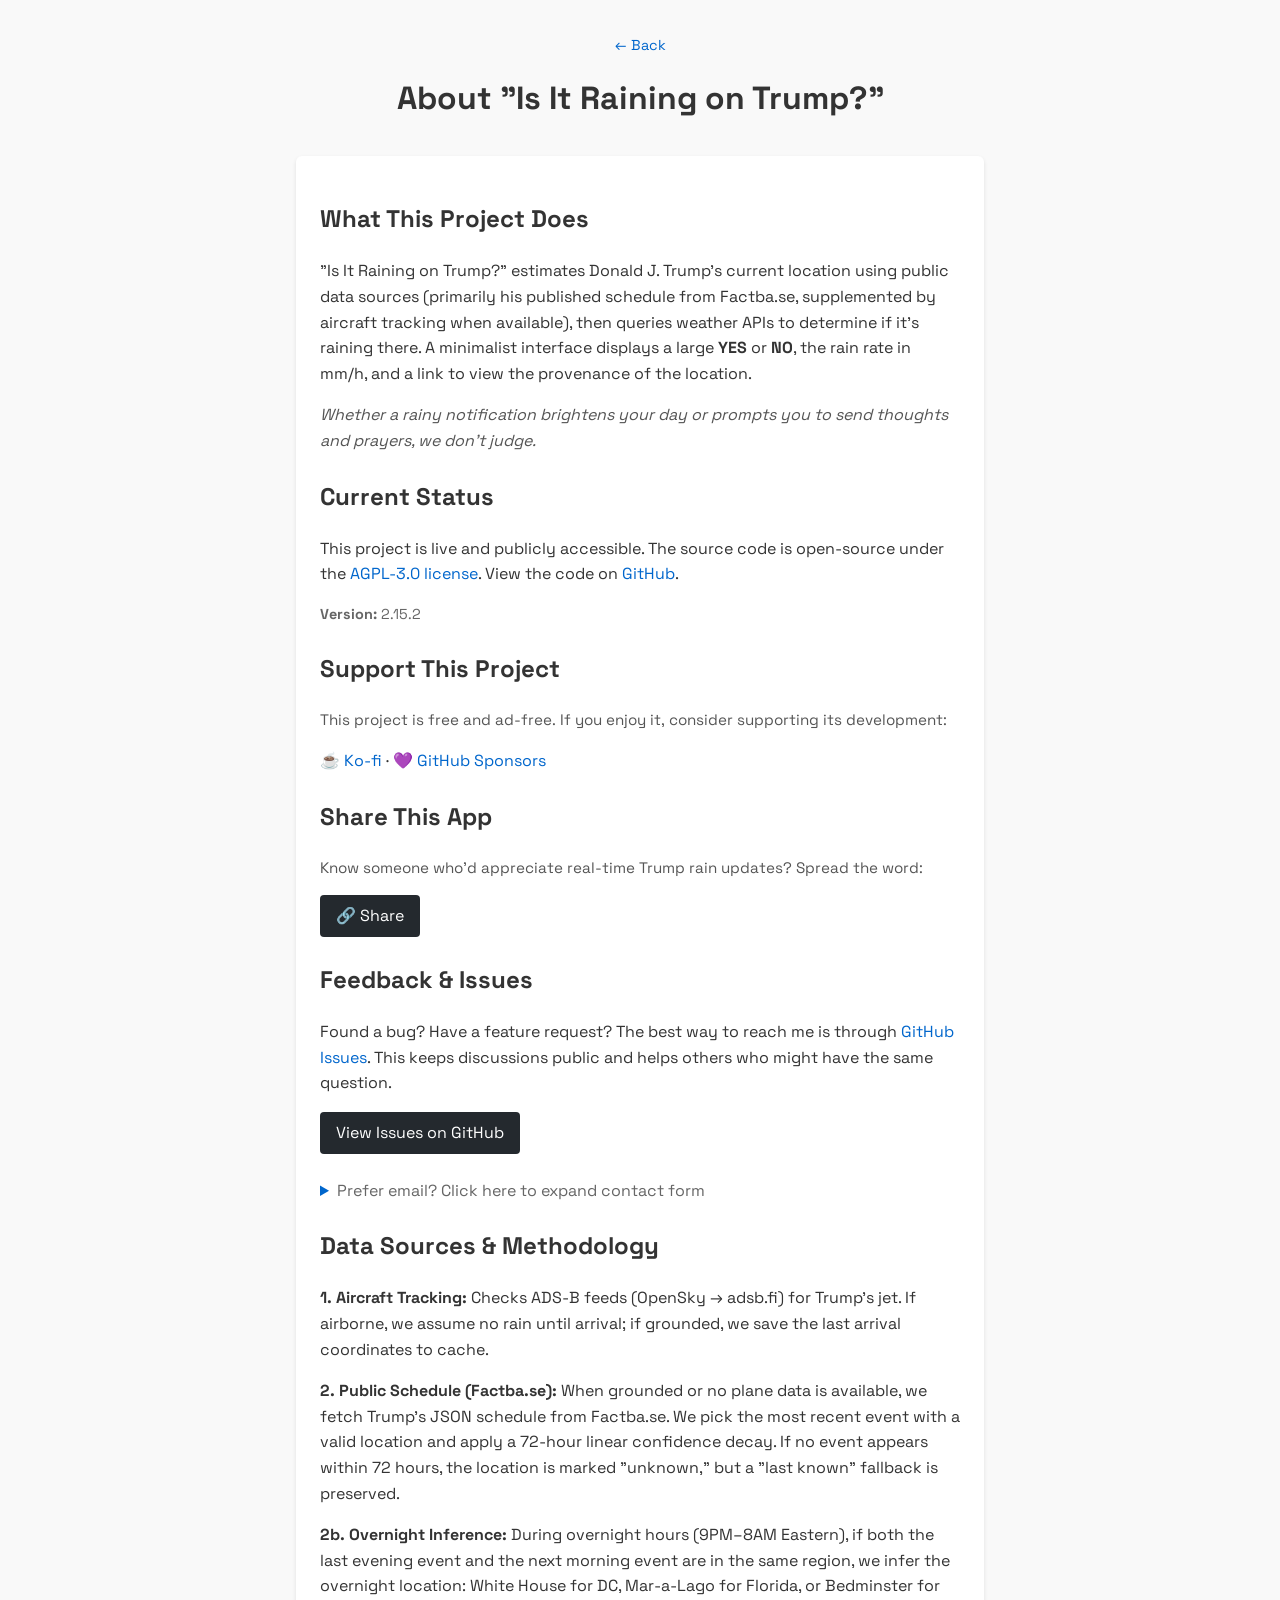
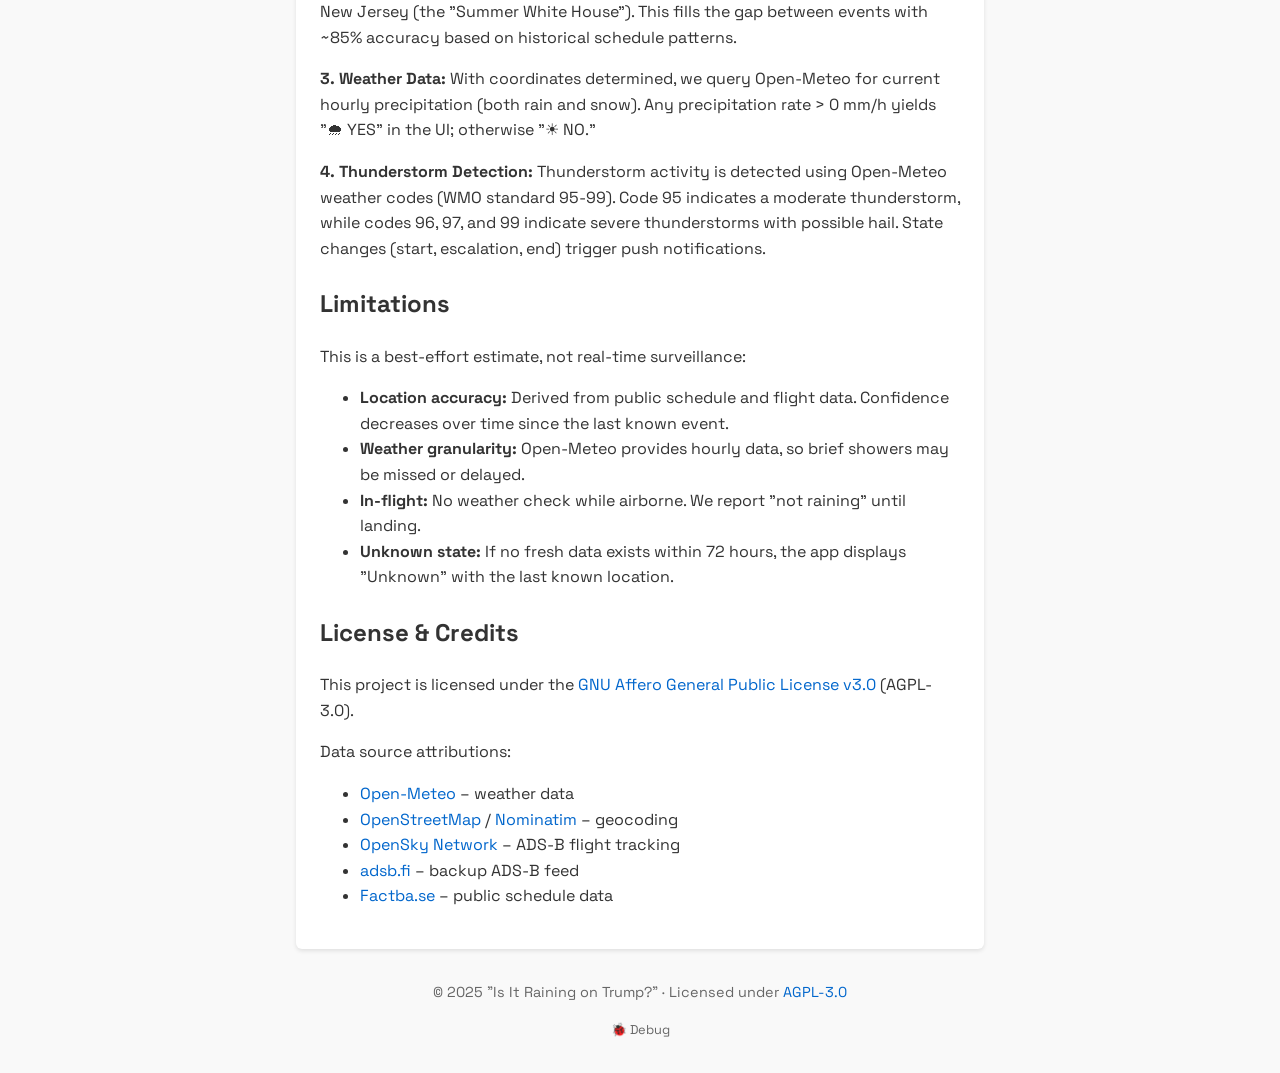
==== frontend/about.html @ bd0c5ee0 "Release: move footer buttons up ~20px" ====
<!doctype html>
<!-- v2.15.2 -->
<html lang="en">
<head>
  <meta charset="utf-8">
  <title>About · Is It Raining on Trump?</title>
  <meta name="viewport" content="width=device-width,initial-scale=1,viewport-fit=cover">
  <link rel="icon" type="image/png" sizes="192x192" href="icons/icon-192.png">
  <link rel="preconnect" href="https://fonts.googleapis.com">
  <link rel="preconnect" href="https://fonts.gstatic.com" crossorigin>
  <link href="https://fonts.googleapis.com/css2?family=Space+Grotesk:wght@400;500;600;700&display=swap" rel="stylesheet">
  <style>
    /* Simple responsive layout */
    :root {
      --bg: #f9f9f9;
      --text: #333;
      --text-muted: #666;
      --text-subtle: #555;
      --card-bg: #fff;
      --card-shadow: rgba(0,0,0,0.1);
      --link: #0066cc;
      --input-border: #ccc;
      --input-bg: #fff;
      --btn-bg: #007aff;
      --btn-hover: #005bb5;
      --github-btn: #24292e;
    }

    @media (prefers-color-scheme: dark) {
      :root {
        --bg: #1a1a2e;
        --text: #e0e0e0;
        --text-muted: #999;
        --text-subtle: #aaa;
        --card-bg: #252540;
        --card-shadow: rgba(0,0,0,0.3);
        --link: #66b3ff;
        --input-border: #444;
        --input-bg: #1e1e32;
        --btn-bg: #0066cc;
        --btn-hover: #0055aa;
        --github-btn: #444;
      }
    }

    body {
      font-family: 'Space Grotesk', Arial, sans-serif;
      margin: 0;
      padding: 2rem 1rem;
      padding-top: calc(2rem + env(safe-area-inset-top, 2rem));
      line-height: 1.6;
      color: var(--text);
      background: var(--bg);
    }
    header {
      text-align: center;
      margin-bottom: 2rem;
    }
    h1 {
      font-size: 2rem;
      margin: 0;
    }
    .back-link {
      display: inline-flex;
      align-items: center;
      gap: 0.4rem;
      margin-bottom: 1rem;
      font-size: 0.9rem;
      color: var(--link);
      text-decoration: none;
    }
    .back-link:hover {
      text-decoration: underline;
    }
    main {
      max-width: 640px;
      margin: 0 auto;
      background: var(--card-bg);
      padding: 1.5rem;
      border-radius: 6px;
      box-shadow: 0 2px 4px var(--card-shadow);
    }
    a {
      color: var(--link);
      text-decoration: none;
    }
    a:hover {
      text-decoration: underline;
    }
    .section {
      margin-bottom: 1.5rem;
    }
    .section:last-child {
      margin-bottom: 0;
    }
    footer {
      text-align: center;
      margin-top: 2rem;
      font-size: 0.9rem;
      color: var(--text-muted);
    }
    /* Contact form styles */
    #contact-form label {
      font-weight: 600;
      display: block;
      margin-bottom: 0.3rem;
    }
    #contact-form input,
    #contact-form textarea {
      width: 100%;
      max-width: 400px;
      font-size: 1rem;
      padding: 0.5rem;
      border: 1px solid var(--input-border);
      border-radius: 4px;
      margin-bottom: 1rem;
      background: var(--input-bg);
      color: var(--text);
    }
    #contact-form button {
      background-color: var(--btn-bg);
      color: #fff;
      border: none;
      padding: 0.6rem 1.2rem;
      border-radius: 4px;
      cursor: pointer;
    }
    #contact-form button:hover {
      background-color: var(--btn-hover);
    }
    .github-btn {
      display: inline-block;
      background: var(--github-btn);
      color: #fff !important;
      padding: 0.5rem 1rem;
      border-radius: 4px;
      text-decoration: none;
    }
    .github-btn:hover {
      text-decoration: none;
      opacity: 0.9;
    }
    .debug-link {
      display: block;
      margin-top: 1rem;
      font-size: 0.8rem;
      color: var(--text-muted);
    }
    .debug-link:hover {
      color: var(--text);
    }
    details summary {
      color: var(--text-muted);
      cursor: pointer;
      user-select: none;
    }
    details summary::marker {
      color: var(--link);
    }
    .muted {
      color: var(--text-muted);
    }
    .subtle {
      color: var(--text-subtle);
    }
    /* Toast notification */
    .toast {
      position: fixed;
      bottom: 2rem;
      left: 50%;
      transform: translateX(-50%);
      background: #333;
      color: white;
      padding: 0.75rem 1.25rem;
      border-radius: 8px;
      font-size: 0.9rem;
      opacity: 0;
      pointer-events: none;
      transition: opacity 0.3s;
      z-index: 100;
    }
    .toast.show { opacity: 1; }
  </style>
</head>
<body>
  <header>
    <a href="index.html" class="back-link">&larr; Back</a>
    <h1>About "Is It Raining on Trump?"</h1>
  </header>

  <main>
    <section class="section">
      <h2>What This Project Does</h2>
      <p>
        "Is It Raining on Trump?" estimates Donald J. Trump's current location
        using public data sources (primarily his published schedule from Factba.se,
        supplemented by aircraft tracking when available), then queries weather
        APIs to determine if it's raining there. A minimalist interface displays
        a large <strong>YES</strong> or <strong>NO</strong>, the rain rate
        in mm/h, and a link to view the provenance of the location.
      </p>
      <p style="margin-top: 1rem; font-style: italic;" class="subtle">
        Whether a rainy notification brightens your day or prompts you to send
        thoughts and prayers, we don't judge.
      </p>
    </section>

    <section class="section">
      <h2>Current Status</h2>
      <p>
        This project is live and publicly accessible. The source code is
        open-source under the <a href="https://www.gnu.org/licenses/agpl-3.0.html" target="_blank">AGPL-3.0 license</a>.
        View the code on <a href="https://github.com/VraethrDalkr/rain-on-trump" target="_blank">GitHub</a>.
      </p>
      <p style="font-size: 0.9rem; margin-top: 1rem;" class="muted">
        <strong>Version:</strong> 2.15.2
      </p>
    </section>

    <section class="section">
      <h2>Support This Project</h2>
      <p style="font-size: 0.95rem;" class="subtle">
        This project is free and ad-free. If you enjoy it, consider supporting its development:
      </p>
      <p style="margin-top: 0.5rem;">
        <a href="https://ko-fi.com/vraethrdalkr" target="_blank">☕ Ko-fi</a> ·
        <a href="https://github.com/sponsors/VraethrDalkr" target="_blank">💜 GitHub Sponsors</a>
      </p>
    </section>

    <section class="section">
      <h2>Share This App</h2>
      <p style="font-size: 0.95rem;" class="subtle">
        Know someone who'd appreciate real-time Trump rain updates? Spread the word:
      </p>
      <p style="margin-top: 0.5rem;">
        <a href="https://rain-on-trump.pages.dev/" id="shareBtn" class="github-btn">🔗 Share</a>
      </p>
    </section>

    <section class="section">
      <h2>Feedback &amp; Issues</h2>
      <p>
        Found a bug? Have a feature request? The best way to reach me is through
        <a href="https://github.com/VraethrDalkr/rain-on-trump/issues" target="_blank">GitHub Issues</a>.
        This keeps discussions public and helps others who might have the same question.
      </p>
      <p style="margin-top: 1rem;">
        <a href="https://github.com/VraethrDalkr/rain-on-trump/issues" target="_blank" class="github-btn">View Issues on GitHub</a>
      </p>

      <details style="margin-top: 1.5rem;">
        <summary>Prefer email? Click here to expand contact form</summary>
        <div style="margin-top: 1rem;">
          <!-- Spam-trap field: hidden from users, used to catch bots -->
          <input type="text" name="_gotcha" style="display:none">

          <form action="https://formspree.io/f/xqabkkvw" method="POST" id="contact-form">
            <label for="name">Your name (or GitHub username):</label>
            <input id="name" type="text" name="name" required>

            <label for="email">Your email (so I can reply):</label>
            <input id="email" type="email" name="_replyto" required placeholder="you@example.com">

            <label for="message">Message:</label>
            <textarea id="message" name="message" rows="4" required></textarea>

            <p></p>

            <button type="submit">Send Message</button>
          </form>
        </div>
      </details>
    </section>

    <section class="section">
      <h2>Data Sources &amp; Methodology</h2>
      <p>
        <strong>1. Aircraft Tracking:</strong>
        Checks ADS-B feeds (OpenSky → adsb.fi) for Trump’s jet. If airborne,
        we assume no rain until arrival; if grounded, we save the last arrival
        coordinates to cache.
      </p>
      <p>
        <strong>2. Public Schedule (Factba.se):</strong>
        When grounded or no plane data is available, we fetch Trump's JSON
        schedule from Factba.se. We pick the most recent event with a valid
        location and apply a 72-hour linear confidence decay. If no event
        appears within 72 hours, the location is marked "unknown," but a
        "last known" fallback is preserved.
      </p>
      <p>
        <strong>2b. Overnight Inference:</strong>
        During overnight hours (9PM–8AM Eastern), if both the last evening event
        and the next morning event are in the same region, we infer the overnight
        location: White House for DC, Mar-a-Lago for Florida, or Bedminster for
        New Jersey (the "Summer White House"). This fills the gap between events
        with ~85% accuracy based on historical schedule patterns.
      </p>
      <p>
        <strong>3. Weather Data:</strong>
        With coordinates determined, we query Open-Meteo for current hourly
        precipitation (both rain and snow). Any precipitation rate > 0 mm/h
        yields "🌧 YES" in the UI; otherwise "☀ NO."
      </p>
      <p>
        <strong>4. Thunderstorm Detection:</strong>
        Thunderstorm activity is detected using Open-Meteo weather codes
        (WMO standard 95-99). Code 95 indicates a moderate thunderstorm, while
        codes 96, 97, and 99 indicate severe thunderstorms with possible hail.
        State changes (start, escalation, end) trigger push notifications.
      </p>
    </section>

    <section class="section">
      <h2>Limitations</h2>
      <p>This is a best-effort estimate, not real-time surveillance:</p>
      <ul>
        <li><strong>Location accuracy:</strong> Derived from public schedule and
            flight data. Confidence decreases over time since the last known event.</li>
        <li><strong>Weather granularity:</strong> Open-Meteo provides hourly data,
            so brief showers may be missed or delayed.</li>
        <li><strong>In-flight:</strong> No weather check while airborne. We report
            "not raining" until landing.</li>
        <li><strong>Unknown state:</strong> If no fresh data exists within 72 hours,
            the app displays "Unknown" with the last known location.</li>
      </ul>
    </section>

    <section class="section">
      <h2>License &amp; Credits</h2>
      <p>
        This project is licensed under the <a href="https://www.gnu.org/licenses/agpl-3.0.html" target="_blank">GNU Affero General Public License v3.0</a> (AGPL-3.0).
      </p>
      <p>Data source attributions:</p>
      <ul>
        <li><a href="https://open-meteo.com/" target="_blank">Open-Meteo</a> – weather data</li>
        <li><a href="https://www.openstreetmap.org/copyright" target="_blank">OpenStreetMap</a> / <a href="https://nominatim.org/" target="_blank">Nominatim</a> – geocoding</li>
        <li><a href="https://opensky-network.org/" target="_blank">OpenSky Network</a> – ADS-B flight tracking</li>
        <li><a href="https://adsb.fi/" target="_blank">adsb.fi</a> – backup ADS-B feed</li>
        <li><a href="https://rollcall.com/factbase/trump/topic/calendar/" target="_blank">Factba.se</a> – public schedule data</li>
      </ul>
    </section>
  </main>

  <footer>
    <p>© 2025 "Is It Raining on Trump?" · Licensed under <a href="https://www.gnu.org/licenses/agpl-3.0.html" target="_blank">AGPL-3.0</a></p>
    <a href="debug.html" class="debug-link">🐞 Debug</a>
  </footer>

  <!-- Toast -->
  <div class="toast" id="toast"></div>

  <script>
    // Toast notification
    const toast = document.getElementById('toast');
    function showToast(txt) {
      toast.textContent = txt;
      toast.classList.add('show');
      setTimeout(() => toast.classList.remove('show'), 3000);
    }

    // Share button
    const shareBtn = document.getElementById('shareBtn');

    async function copyToClipboard(url) {
      try {
        await navigator.clipboard.writeText(url);
      } catch (err) {
        const textArea = document.createElement('textarea');
        textArea.value = url;
        textArea.style.position = 'fixed';
        textArea.style.opacity = '0';
        document.body.appendChild(textArea);
        textArea.select();
        document.execCommand('copy');
        document.body.removeChild(textArea);
      }
      showToast('Link copied to clipboard!');
    }

    async function handleShare() {
      const shareData = {
        title: 'Is It Raining on Trump?',
        text: 'Real-time rain tracking for Trump\'s location',
        url: 'https://rain-on-trump.pages.dev/'
      };

      const isMobile = /Android|iPhone|iPad|iPod/i.test(navigator.userAgent);
      if (isMobile && navigator.share) {
        try {
          await navigator.share(shareData);
        } catch (err) {
          if (err.name !== 'AbortError') {
            await copyToClipboard(shareData.url);
          }
        }
      } else {
        await copyToClipboard(shareData.url);
      }
    }

    shareBtn.addEventListener('click', (e) => {
      e.preventDefault();
      handleShare();
    });
  </script>
</body>
</html>
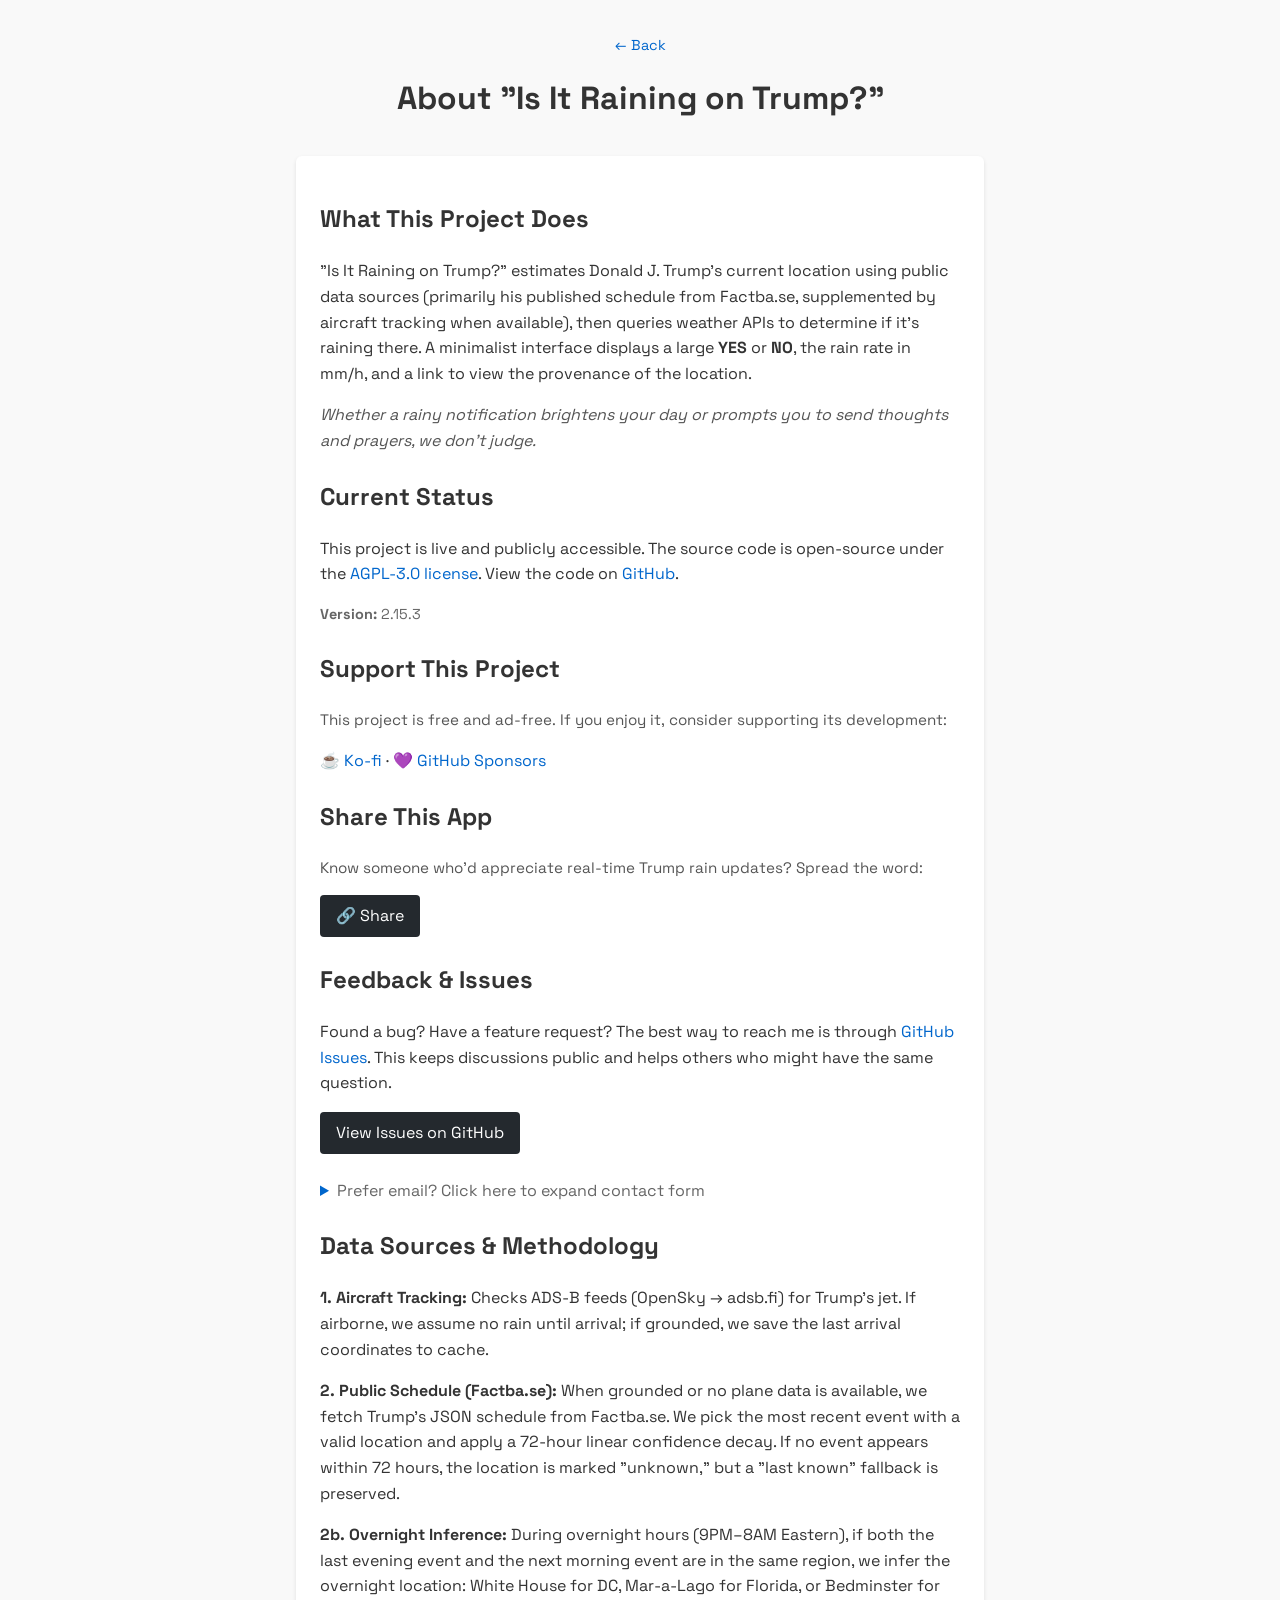
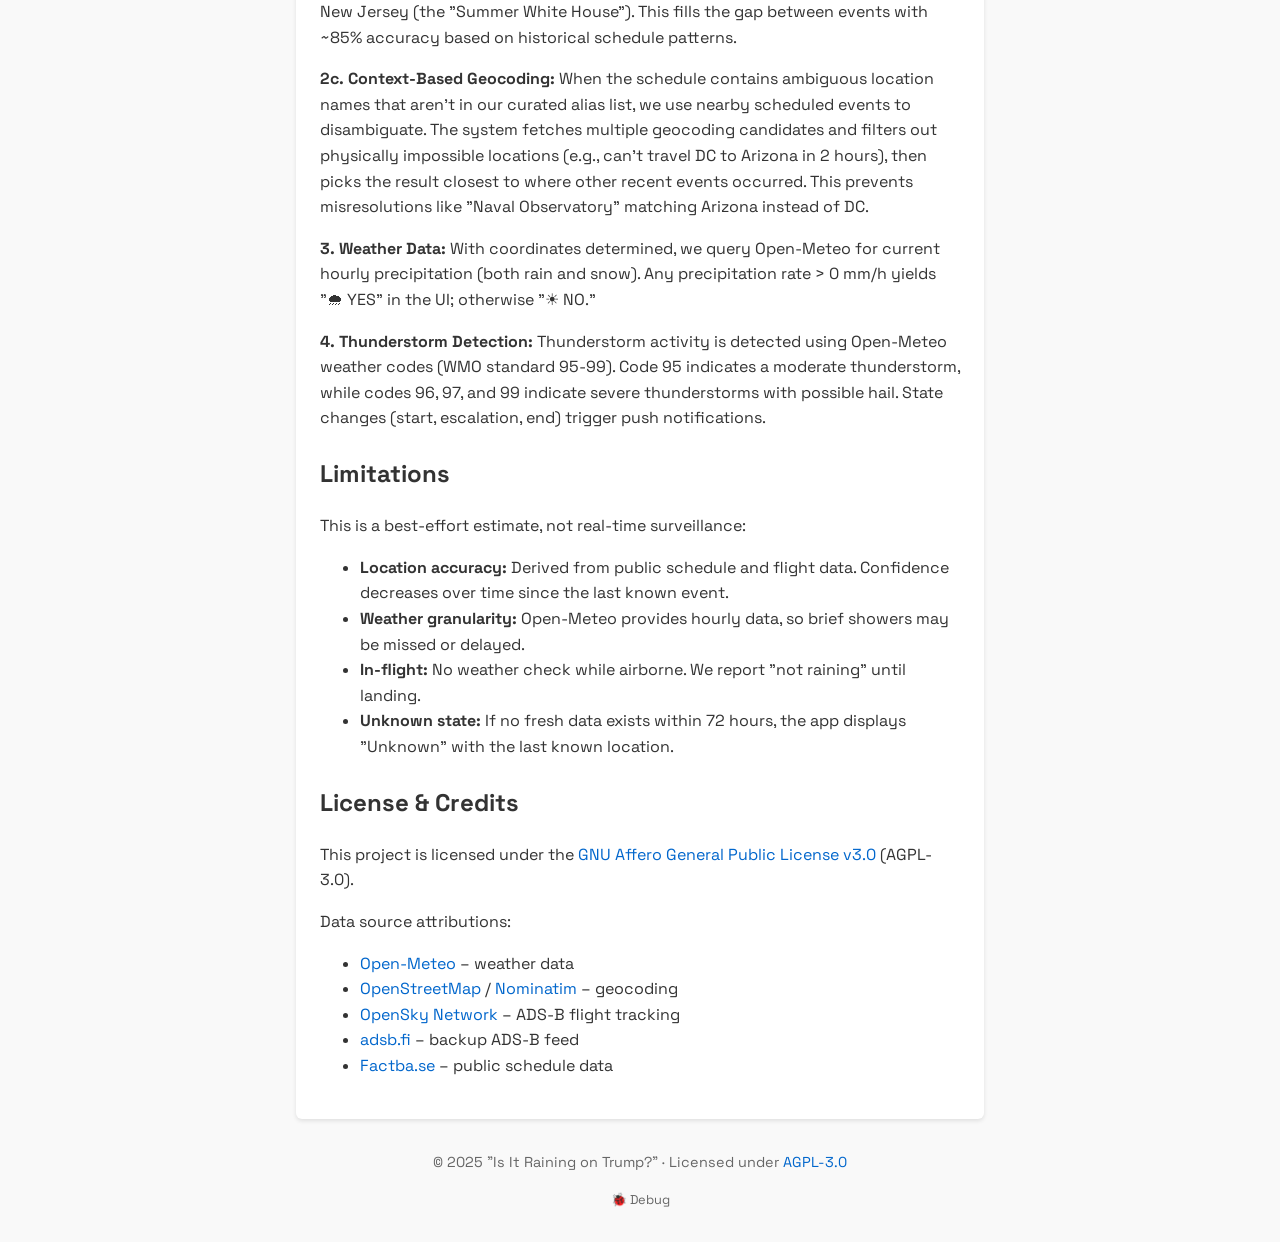
==== commit 62d1672c: "Release: context-based geocoding disambiguation (v2.15.3) - Hybrid 3-layer disambiguation for ambigu" ====
--- a/frontend/about.html
+++ b/frontend/about.html
@@ -1,5 +1,5 @@
 <!doctype html>
-<!-- v2.15.2 -->
+<!-- v2.15.3 -->
 <html lang="en">
 <head>
   <meta charset="utf-8">
@@ -213,7 +213,7 @@
         View the code on <a href="https://github.com/VraethrDalkr/rain-on-trump" target="_blank">GitHub</a>.
       </p>
       <p style="font-size: 0.9rem; margin-top: 1rem;" class="muted">
-        <strong>Version:</strong> 2.15.2
+        <strong>Version:</strong> 2.15.3
       </p>
     </section>
 
@@ -296,6 +296,16 @@
         location: White House for DC, Mar-a-Lago for Florida, or Bedminster for
         New Jersey (the "Summer White House"). This fills the gap between events
         with ~85% accuracy based on historical schedule patterns.
+      </p>
+      <p>
+        <strong>2c. Context-Based Geocoding:</strong>
+        When the schedule contains ambiguous location names that aren't in our
+        curated alias list, we use nearby scheduled events to disambiguate. The
+        system fetches multiple geocoding candidates and filters out physically
+        impossible locations (e.g., can't travel DC to Arizona in 2 hours), then
+        picks the result closest to where other recent events occurred. This
+        prevents misresolutions like "Naval Observatory" matching Arizona
+        instead of DC.
       </p>
       <p>
         <strong>3. Weather Data:</strong>
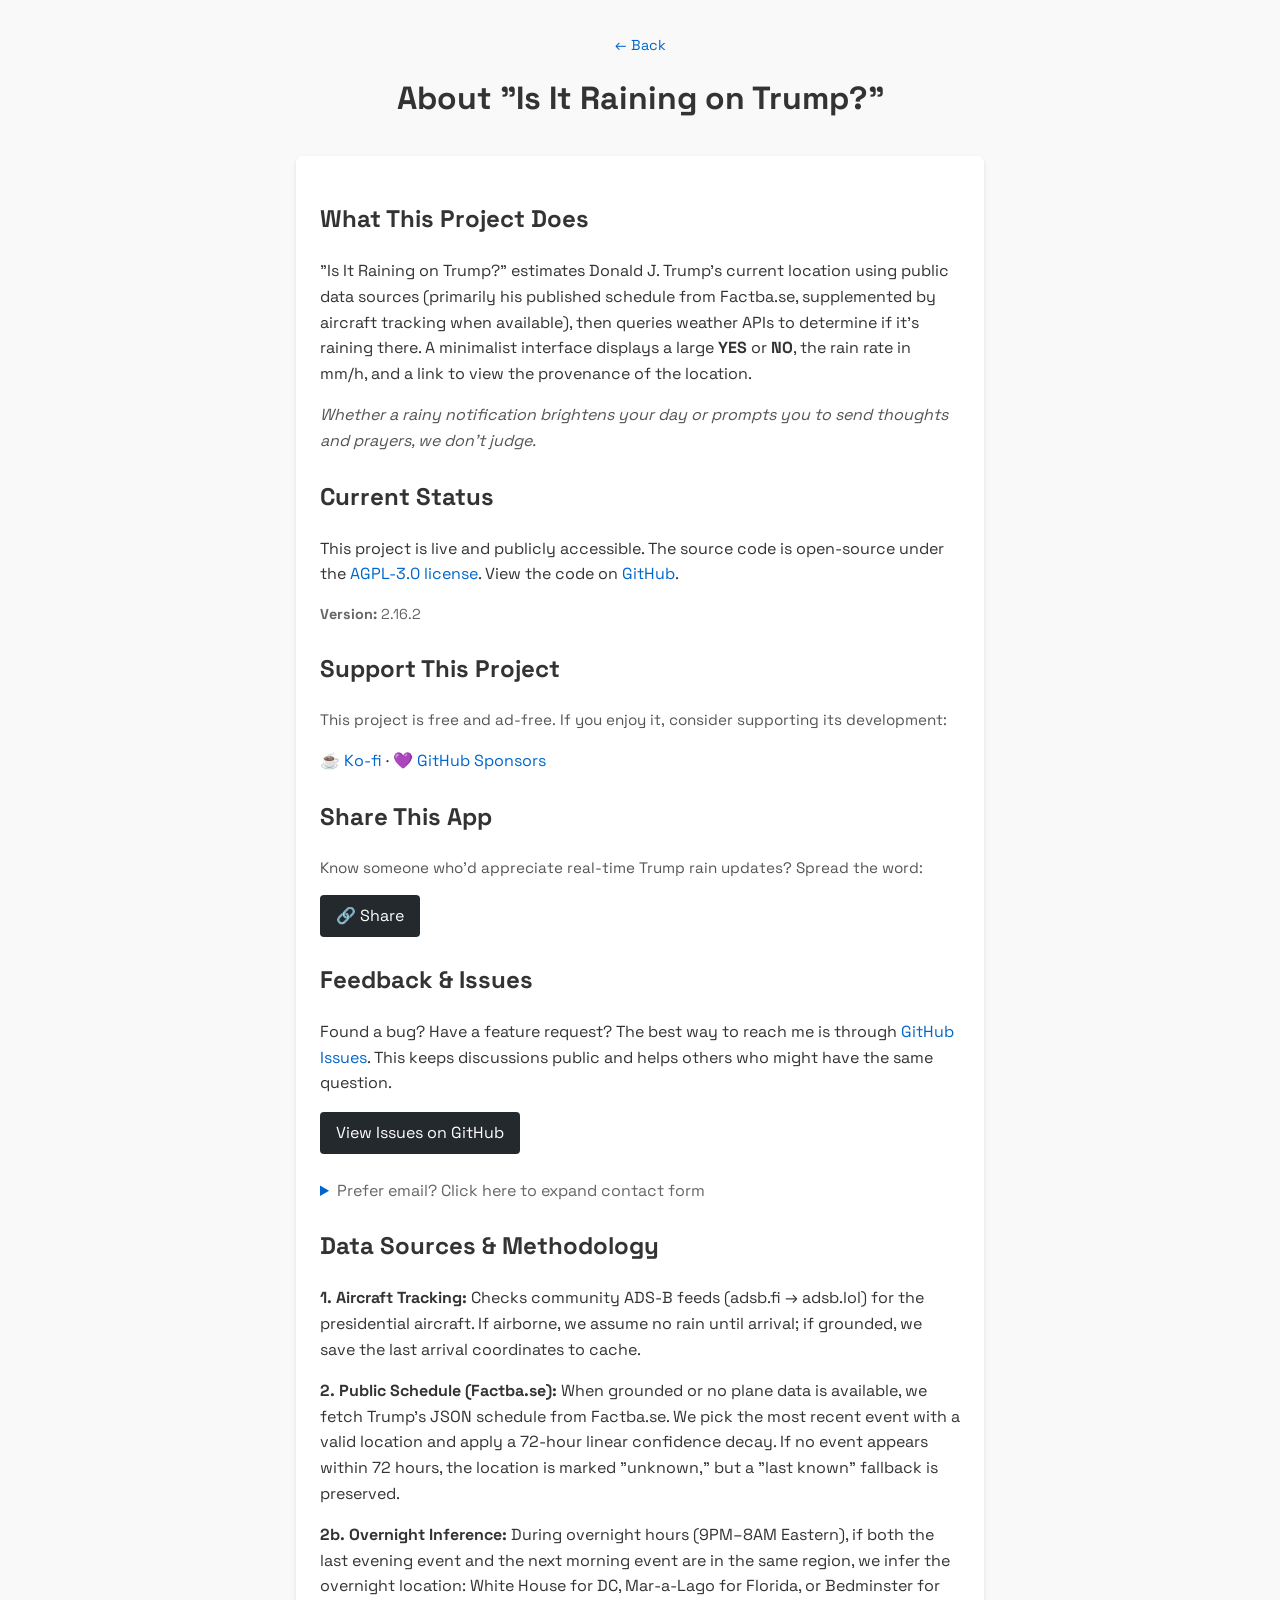
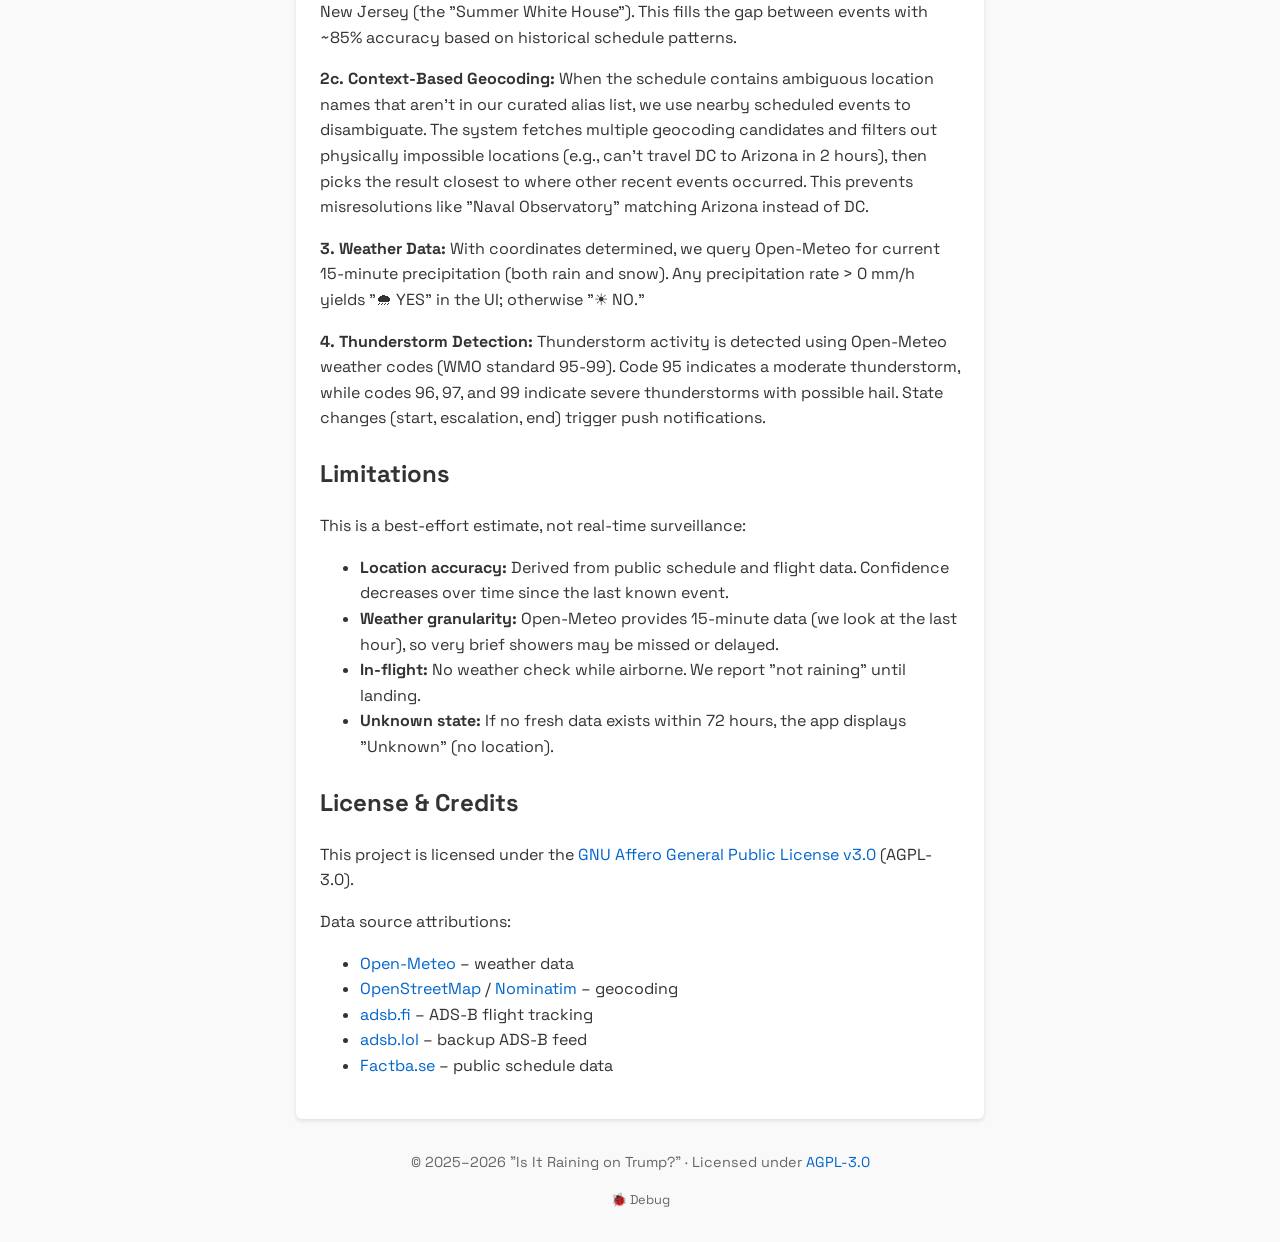
==== commit b8aedec5: "Release: location rewrite, rain accuracy, new icon" ====
--- a/frontend/about.html
+++ b/frontend/about.html
@@ -1,10 +1,11 @@
 <!doctype html>
-<!-- v2.15.3 -->
+<!-- v2.16.2 -->
 <html lang="en">
 <head>
   <meta charset="utf-8">
   <title>About · Is It Raining on Trump?</title>
   <meta name="viewport" content="width=device-width,initial-scale=1,viewport-fit=cover">
+  <link rel="icon" type="image/png" sizes="32x32" href="icons/favicon-32.png">
   <link rel="icon" type="image/png" sizes="192x192" href="icons/icon-192.png">
   <link rel="preconnect" href="https://fonts.googleapis.com">
   <link rel="preconnect" href="https://fonts.gstatic.com" crossorigin>
@@ -213,7 +214,7 @@
         View the code on <a href="https://github.com/VraethrDalkr/rain-on-trump" target="_blank">GitHub</a>.
       </p>
       <p style="font-size: 0.9rem; margin-top: 1rem;" class="muted">
-        <strong>Version:</strong> 2.15.3
+        <strong>Version:</strong> 2.16.2
       </p>
     </section>
 
@@ -252,10 +253,10 @@
       <details style="margin-top: 1.5rem;">
         <summary>Prefer email? Click here to expand contact form</summary>
         <div style="margin-top: 1rem;">
-          <!-- Spam-trap field: hidden from users, used to catch bots -->
-          <input type="text" name="_gotcha" style="display:none">
-
           <form action="https://formspree.io/f/xqabkkvw" method="POST" id="contact-form">
+            <!-- Spam-trap field: hidden from users, used to catch bots -->
+            <input type="text" name="_gotcha" style="display:none" tabindex="-1" autocomplete="off" aria-hidden="true">
+
             <label for="name">Your name (or GitHub username):</label>
             <input id="name" type="text" name="name" required>
 
@@ -277,7 +278,7 @@
       <h2>Data Sources &amp; Methodology</h2>
       <p>
         <strong>1. Aircraft Tracking:</strong>
-        Checks ADS-B feeds (OpenSky → adsb.fi) for Trump’s jet. If airborne,
+        Checks community ADS-B feeds (adsb.fi → adsb.lol) for the presidential aircraft. If airborne,
         we assume no rain until arrival; if grounded, we save the last arrival
         coordinates to cache.
       </p>
@@ -309,7 +310,7 @@
       </p>
       <p>
         <strong>3. Weather Data:</strong>
-        With coordinates determined, we query Open-Meteo for current hourly
+        With coordinates determined, we query Open-Meteo for current 15-minute
         precipitation (both rain and snow). Any precipitation rate > 0 mm/h
         yields "🌧 YES" in the UI; otherwise "☀ NO."
       </p>
@@ -328,12 +329,12 @@
       <ul>
         <li><strong>Location accuracy:</strong> Derived from public schedule and
             flight data. Confidence decreases over time since the last known event.</li>
-        <li><strong>Weather granularity:</strong> Open-Meteo provides hourly data,
-            so brief showers may be missed or delayed.</li>
+        <li><strong>Weather granularity:</strong> Open-Meteo provides 15-minute data
+            (we look at the last hour), so very brief showers may be missed or delayed.</li>
         <li><strong>In-flight:</strong> No weather check while airborne. We report
             "not raining" until landing.</li>
         <li><strong>Unknown state:</strong> If no fresh data exists within 72 hours,
-            the app displays "Unknown" with the last known location.</li>
+            the app displays "Unknown" (no location).</li>
       </ul>
     </section>
 
@@ -346,15 +347,15 @@
       <ul>
         <li><a href="https://open-meteo.com/" target="_blank">Open-Meteo</a> – weather data</li>
         <li><a href="https://www.openstreetmap.org/copyright" target="_blank">OpenStreetMap</a> / <a href="https://nominatim.org/" target="_blank">Nominatim</a> – geocoding</li>
-        <li><a href="https://opensky-network.org/" target="_blank">OpenSky Network</a> – ADS-B flight tracking</li>
-        <li><a href="https://adsb.fi/" target="_blank">adsb.fi</a> – backup ADS-B feed</li>
+        <li><a href="https://adsb.fi/" target="_blank">adsb.fi</a> – ADS-B flight tracking</li>
+        <li><a href="https://adsb.lol/" target="_blank">adsb.lol</a> – backup ADS-B feed</li>
         <li><a href="https://rollcall.com/factbase/trump/topic/calendar/" target="_blank">Factba.se</a> – public schedule data</li>
       </ul>
     </section>
   </main>
 
   <footer>
-    <p>© 2025 "Is It Raining on Trump?" · Licensed under <a href="https://www.gnu.org/licenses/agpl-3.0.html" target="_blank">AGPL-3.0</a></p>
+    <p>© 2025–2026 "Is It Raining on Trump?" · Licensed under <a href="https://www.gnu.org/licenses/agpl-3.0.html" target="_blank">AGPL-3.0</a></p>
     <a href="debug.html" class="debug-link">🐞 Debug</a>
   </footer>
 
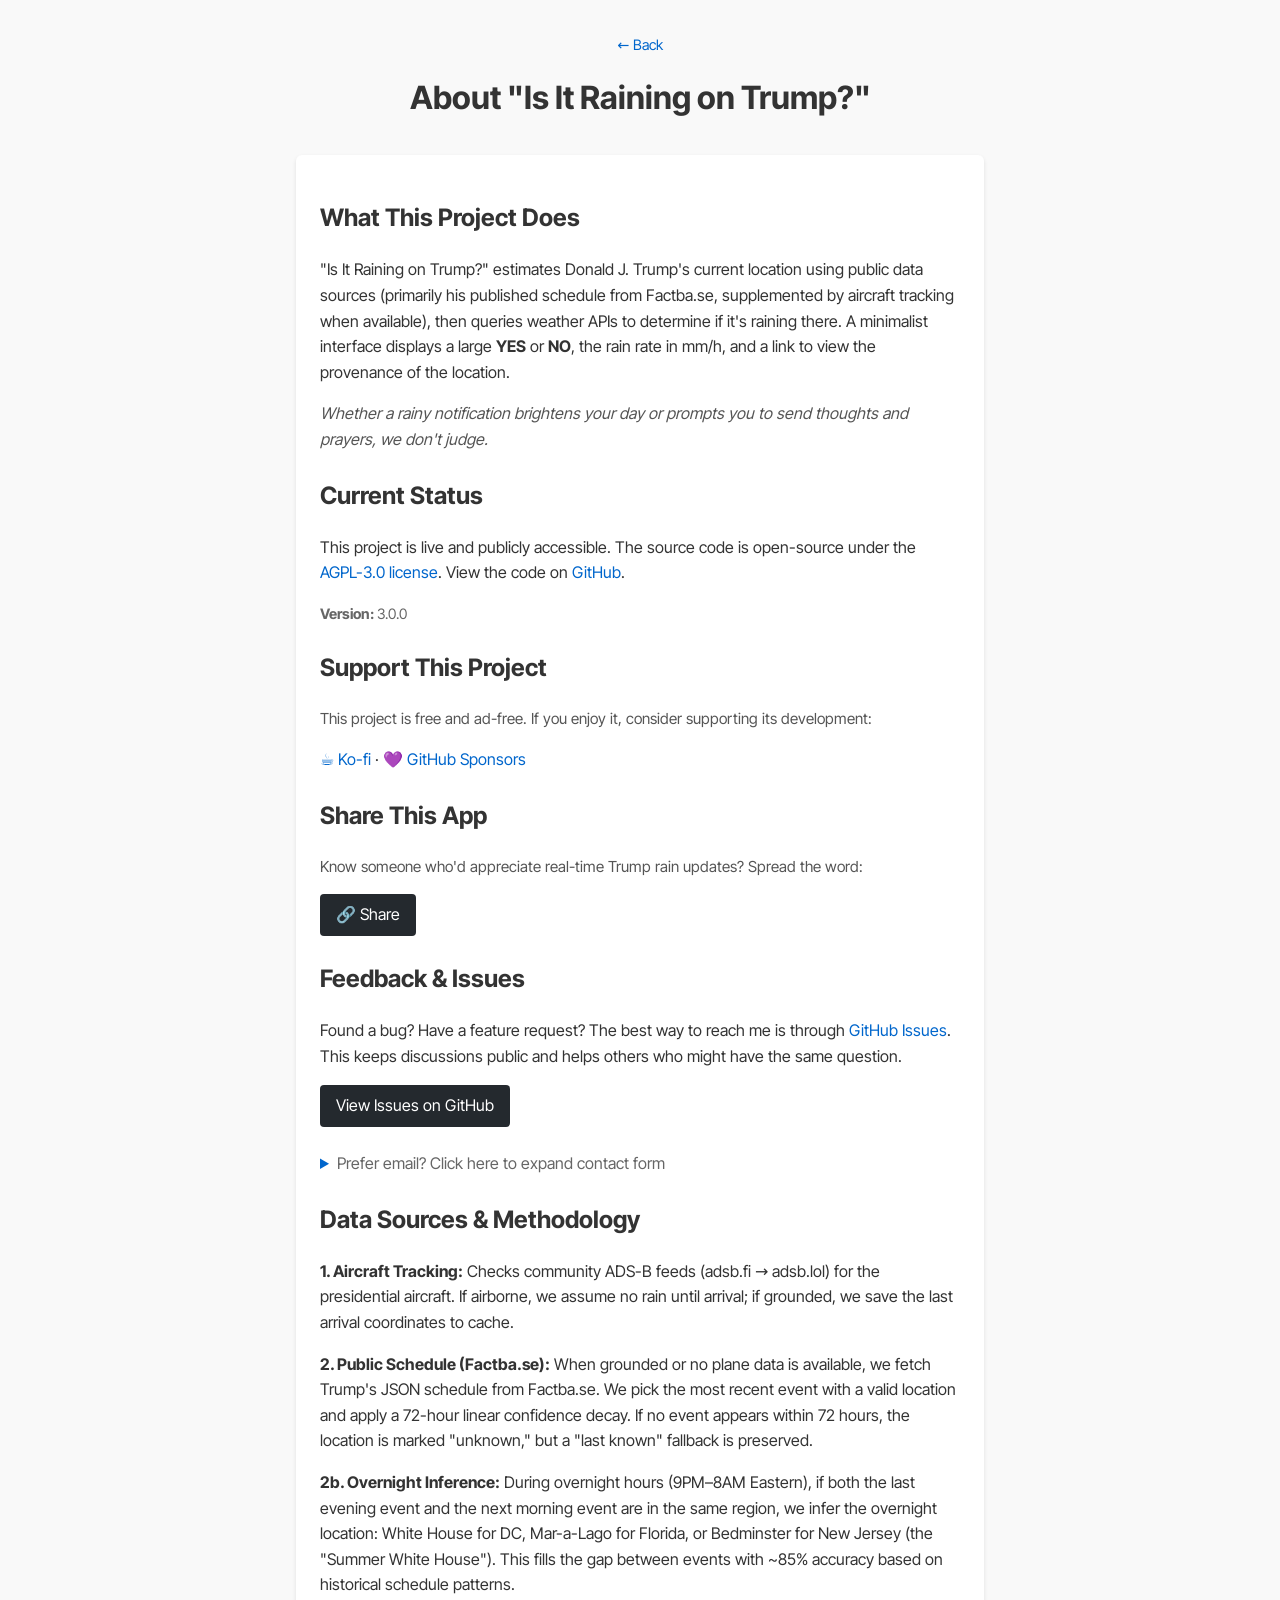
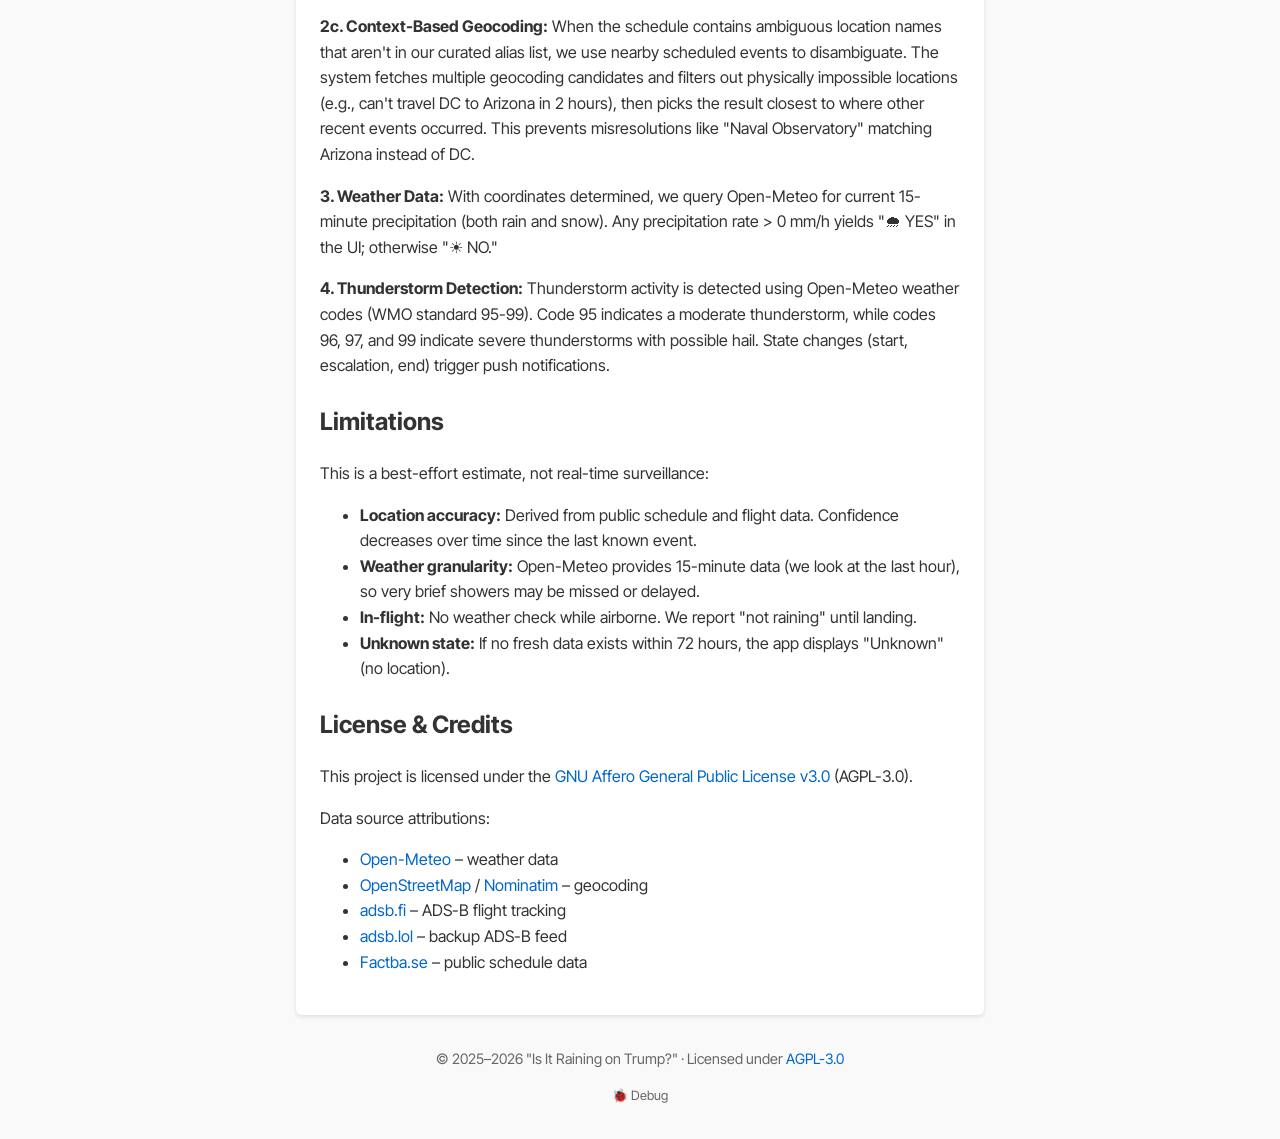
==== commit 756d8dd1: "Release: v3.0.0 redesign" ====
--- a/frontend/about.html
+++ b/frontend/about.html
@@ -1,5 +1,5 @@
 <!doctype html>
-<!-- v2.16.2 -->
+<!-- v3.0.0 -->
 <html lang="en">
 <head>
   <meta charset="utf-8">
@@ -7,9 +7,14 @@
   <meta name="viewport" content="width=device-width,initial-scale=1,viewport-fit=cover">
   <link rel="icon" type="image/png" sizes="32x32" href="icons/favicon-32.png">
   <link rel="icon" type="image/png" sizes="192x192" href="icons/icon-192.png">
-  <link rel="preconnect" href="https://fonts.googleapis.com">
-  <link rel="preconnect" href="https://fonts.gstatic.com" crossorigin>
-  <link href="https://fonts.googleapis.com/css2?family=Space+Grotesk:wght@400;500;600;700&display=swap" rel="stylesheet">
+  <style>
+    @font-face {
+      font-family: "Inter Tight";
+      font-weight: 100 900;
+      font-display: swap;
+      src: url("fonts/inter-tight-latin-wght-normal.woff2") format("woff2");
+    }
+  </style>
   <style>
     /* Simple responsive layout */
     :root {
@@ -45,7 +50,7 @@
     }
 
     body {
-      font-family: 'Space Grotesk', Arial, sans-serif;
+      font-family: 'Inter Tight', system-ui, -apple-system, sans-serif;
       margin: 0;
       padding: 2rem 1rem;
       padding-top: calc(2rem + env(safe-area-inset-top, 2rem));
@@ -214,7 +219,7 @@
         View the code on <a href="https://github.com/VraethrDalkr/rain-on-trump" target="_blank">GitHub</a>.
       </p>
       <p style="font-size: 0.9rem; margin-top: 1rem;" class="muted">
-        <strong>Version:</strong> 2.16.2
+        <strong>Version:</strong> 3.0.0
       </p>
     </section>
 
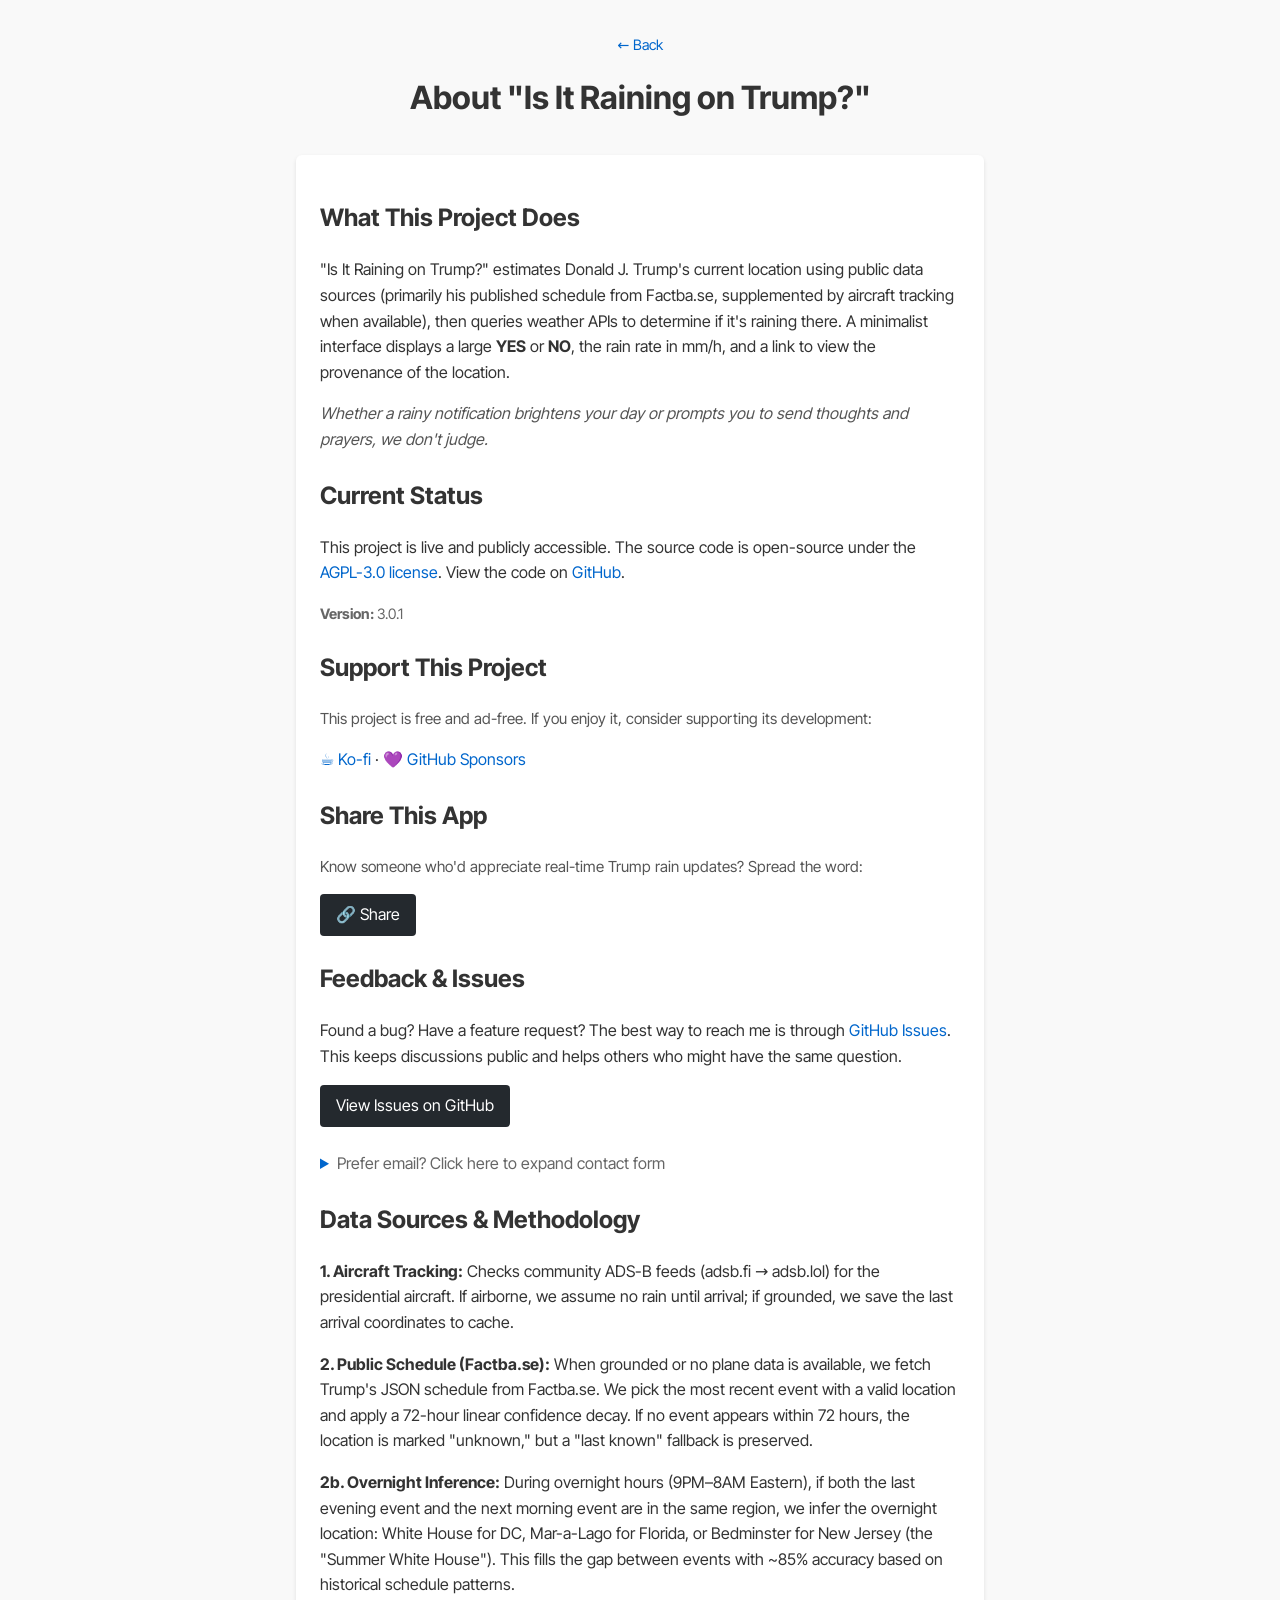
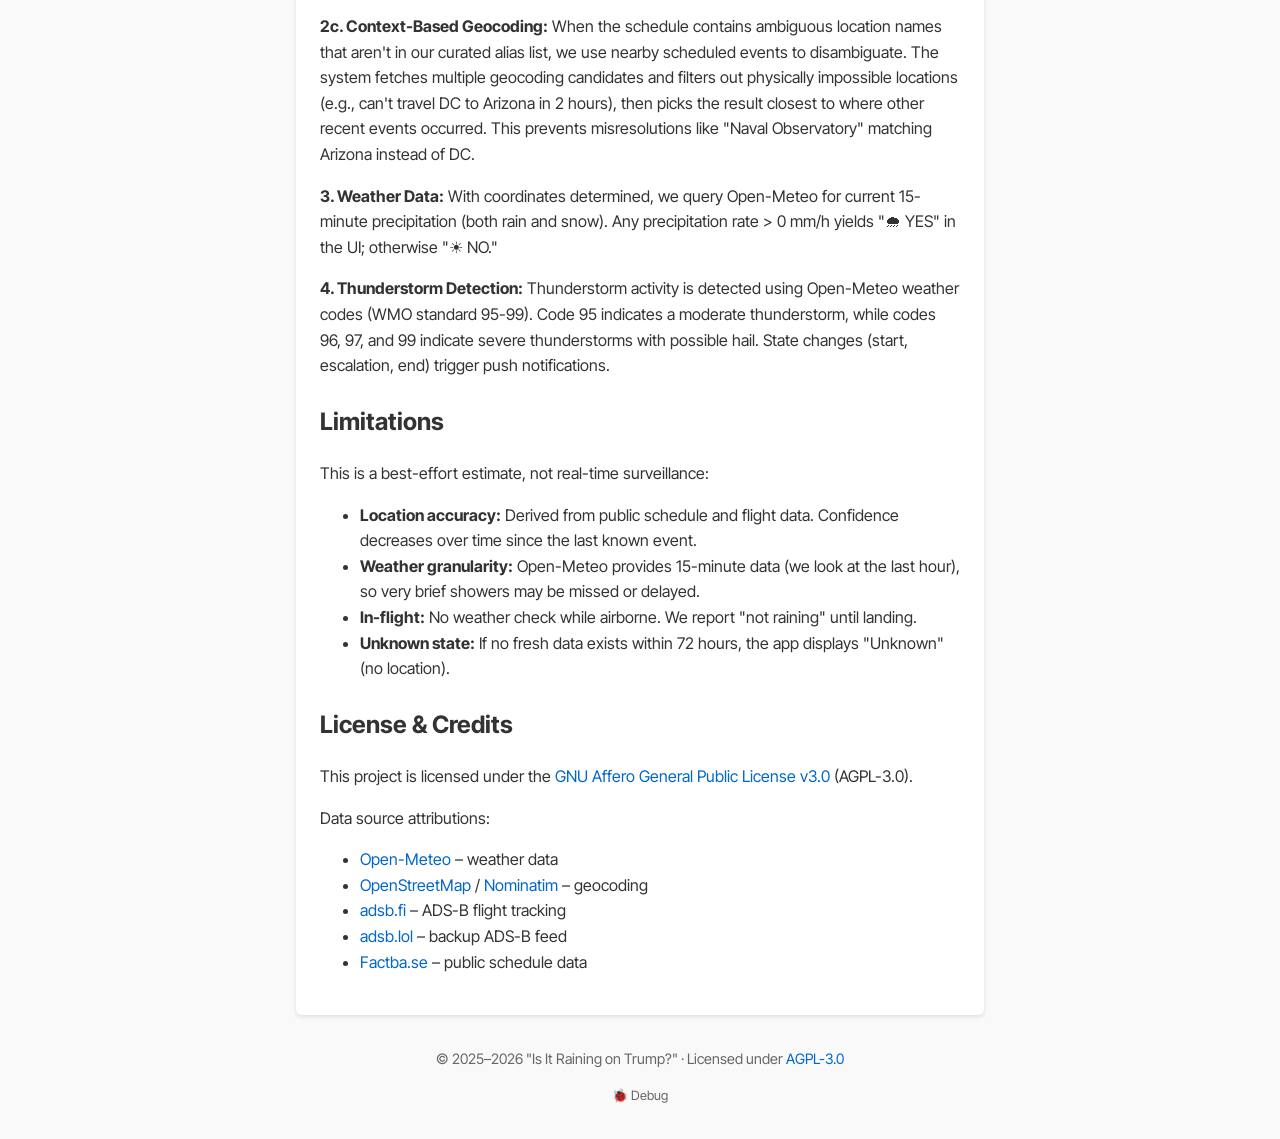
==== commit e930df5b: "Release: v3.0.1 timeline with dates and event text" ====
--- a/frontend/about.html
+++ b/frontend/about.html
@@ -1,5 +1,5 @@
 <!doctype html>
-<!-- v3.0.0 -->
+<!-- v3.0.1 -->
 <html lang="en">
 <head>
   <meta charset="utf-8">
@@ -219,7 +219,7 @@
         View the code on <a href="https://github.com/VraethrDalkr/rain-on-trump" target="_blank">GitHub</a>.
       </p>
       <p style="font-size: 0.9rem; margin-top: 1rem;" class="muted">
-        <strong>Version:</strong> 3.0.0
+        <strong>Version:</strong> 3.0.1
       </p>
     </section>
 
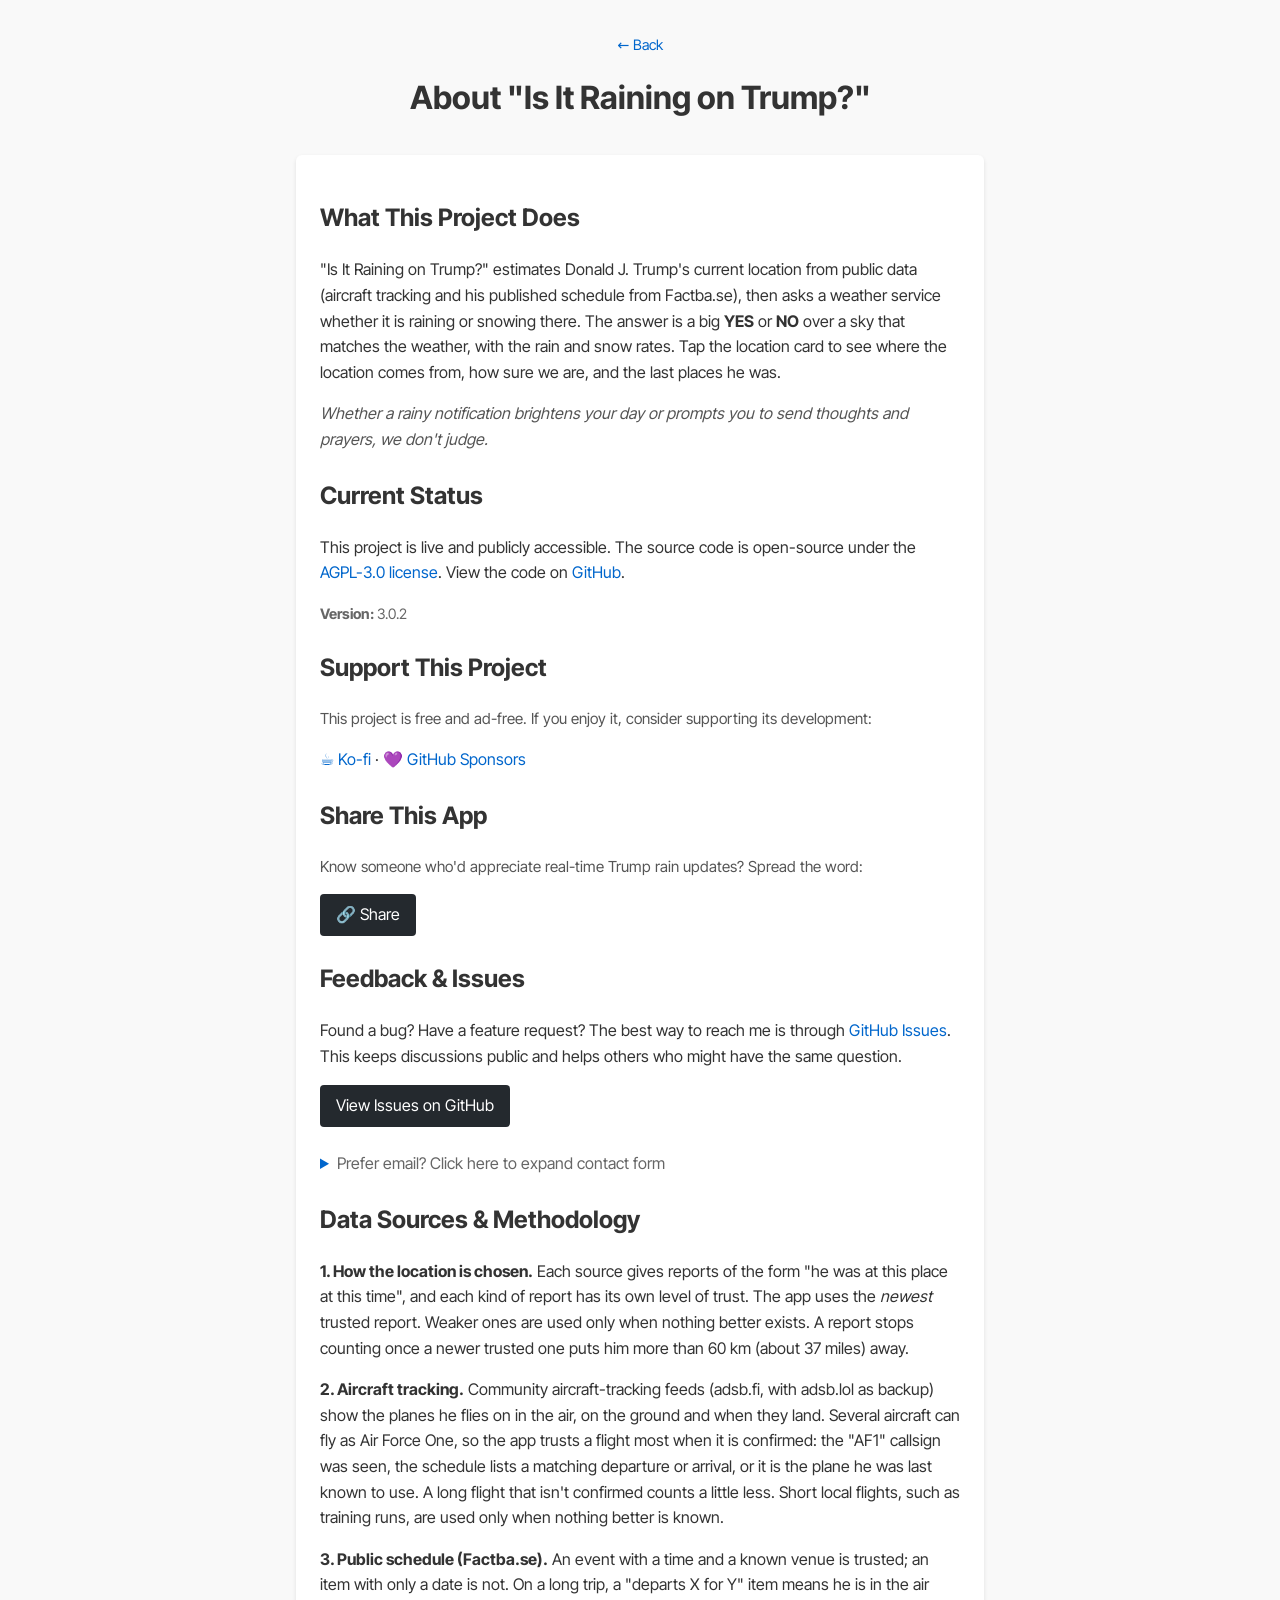
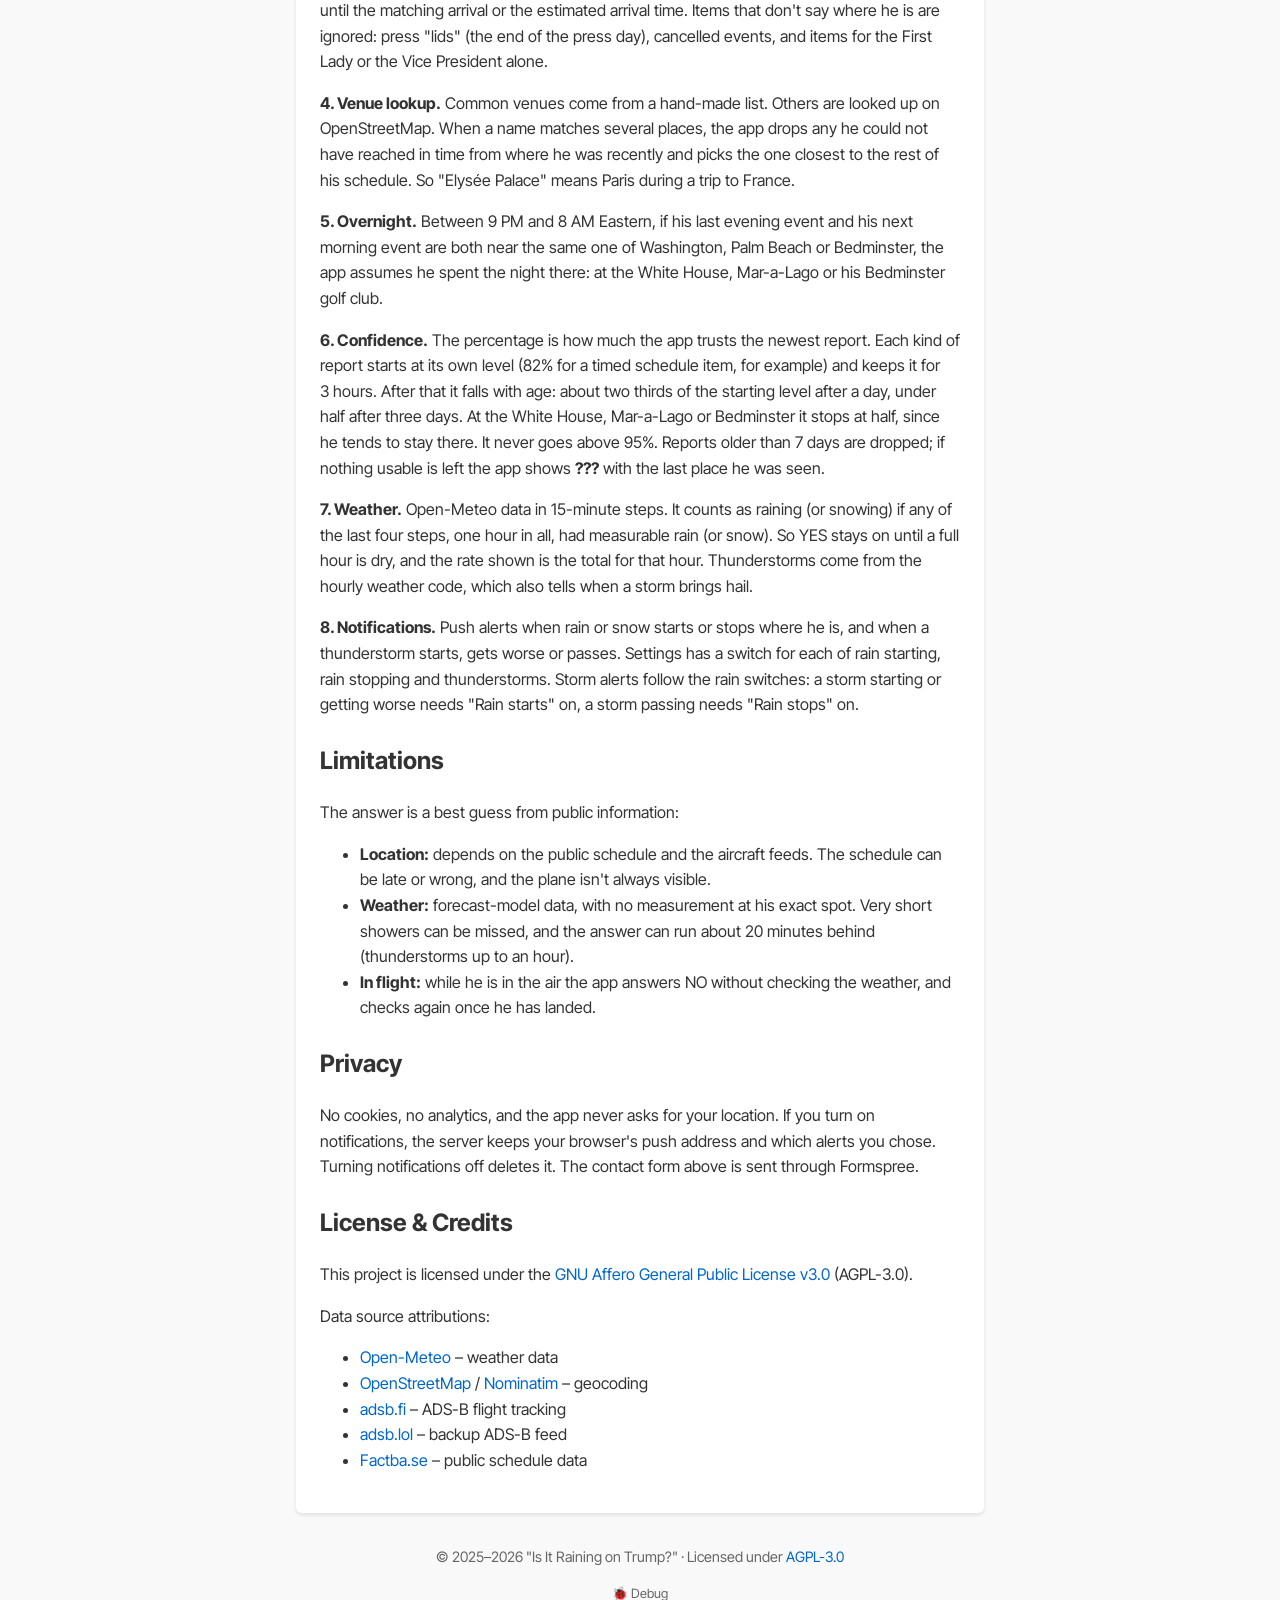
==== commit 032674a5: "Release: v3.0.2, location fixes and rewritten About page" ====
--- a/frontend/about.html
+++ b/frontend/about.html
@@ -1,5 +1,5 @@
 <!doctype html>
-<!-- v3.0.1 -->
+<!-- v3.0.2 -->
 <html lang="en">
 <head>
   <meta charset="utf-8">
@@ -199,11 +199,12 @@
       <h2>What This Project Does</h2>
       <p>
         "Is It Raining on Trump?" estimates Donald J. Trump's current location
-        using public data sources (primarily his published schedule from Factba.se,
-        supplemented by aircraft tracking when available), then queries weather
-        APIs to determine if it's raining there. A minimalist interface displays
-        a large <strong>YES</strong> or <strong>NO</strong>, the rain rate
-        in mm/h, and a link to view the provenance of the location.
+        from public data (aircraft tracking and his published schedule from
+        Factba.se), then asks a weather service whether it is raining or snowing
+        there. The answer is a big <strong>YES</strong> or <strong>NO</strong>
+        over a sky that matches the weather, with the rain and snow rates. Tap
+        the location card to see where the location comes from, how sure we are,
+        and the last places he was.
       </p>
       <p style="margin-top: 1rem; font-style: italic;" class="subtle">
         Whether a rainy notification brightens your day or prompts you to send
@@ -219,7 +220,7 @@
         View the code on <a href="https://github.com/VraethrDalkr/rain-on-trump" target="_blank">GitHub</a>.
       </p>
       <p style="font-size: 0.9rem; margin-top: 1rem;" class="muted">
-        <strong>Version:</strong> 3.0.1
+        <strong>Version:</strong> 3.0.2
       </p>
     </section>
 
@@ -282,65 +283,101 @@
     <section class="section">
       <h2>Data Sources &amp; Methodology</h2>
       <p>
-        <strong>1. Aircraft Tracking:</strong>
-        Checks community ADS-B feeds (adsb.fi → adsb.lol) for the presidential aircraft. If airborne,
-        we assume no rain until arrival; if grounded, we save the last arrival
-        coordinates to cache.
-      </p>
-      <p>
-        <strong>2. Public Schedule (Factba.se):</strong>
-        When grounded or no plane data is available, we fetch Trump's JSON
-        schedule from Factba.se. We pick the most recent event with a valid
-        location and apply a 72-hour linear confidence decay. If no event
-        appears within 72 hours, the location is marked "unknown," but a
-        "last known" fallback is preserved.
-      </p>
-      <p>
-        <strong>2b. Overnight Inference:</strong>
-        During overnight hours (9PM–8AM Eastern), if both the last evening event
-        and the next morning event are in the same region, we infer the overnight
-        location: White House for DC, Mar-a-Lago for Florida, or Bedminster for
-        New Jersey (the "Summer White House"). This fills the gap between events
-        with ~85% accuracy based on historical schedule patterns.
-      </p>
-      <p>
-        <strong>2c. Context-Based Geocoding:</strong>
-        When the schedule contains ambiguous location names that aren't in our
-        curated alias list, we use nearby scheduled events to disambiguate. The
-        system fetches multiple geocoding candidates and filters out physically
-        impossible locations (e.g., can't travel DC to Arizona in 2 hours), then
-        picks the result closest to where other recent events occurred. This
-        prevents misresolutions like "Naval Observatory" matching Arizona
-        instead of DC.
-      </p>
-      <p>
-        <strong>3. Weather Data:</strong>
-        With coordinates determined, we query Open-Meteo for current 15-minute
-        precipitation (both rain and snow). Any precipitation rate > 0 mm/h
-        yields "🌧 YES" in the UI; otherwise "☀ NO."
-      </p>
-      <p>
-        <strong>4. Thunderstorm Detection:</strong>
-        Thunderstorm activity is detected using Open-Meteo weather codes
-        (WMO standard 95-99). Code 95 indicates a moderate thunderstorm, while
-        codes 96, 97, and 99 indicate severe thunderstorms with possible hail.
-        State changes (start, escalation, end) trigger push notifications.
+        <strong>1. How the location is chosen.</strong>
+        Each source gives reports of the form "he was at this place at this
+        time", and each kind of report has its own level of trust. The app uses
+        the <em>newest</em> trusted report. Weaker ones are used only when
+        nothing better exists. A report stops counting once a newer trusted one
+        puts him more than 60&nbsp;km (about 37 miles) away.
+      </p>
+      <p>
+        <strong>2. Aircraft tracking.</strong>
+        Community aircraft-tracking feeds (adsb.fi, with adsb.lol as backup)
+        show the planes he flies on in the air, on the ground and when they
+        land. Several aircraft can fly as Air Force One, so the app trusts a
+        flight most when it is confirmed: the "AF1" callsign was seen, the
+        schedule lists a matching departure or arrival, or it is the plane he
+        was last known to use. A long flight that isn't confirmed counts a
+        little less. Short local flights, such as training runs, are used only
+        when nothing better is known.
+      </p>
+      <p>
+        <strong>3. Public schedule (Factba.se).</strong>
+        An event with a time and a known venue is trusted; an item with only a
+        date is not. On a long trip, a "departs X for Y" item means he is in the
+        air until the matching arrival or the estimated arrival time. Items that
+        don't say where he is are ignored: press "lids" (the end of the press
+        day), cancelled events, and items for the First Lady or the Vice
+        President alone.
+      </p>
+      <p>
+        <strong>4. Venue lookup.</strong>
+        Common venues come from a hand-made list. Others are looked up on
+        OpenStreetMap. When a name matches several places, the app drops any he
+        could not have reached in time from where he was recently and picks the
+        one closest to the rest of his schedule. So "Elysée Palace" means Paris
+        during a trip to France.
+      </p>
+      <p>
+        <strong>5. Overnight.</strong>
+        Between 9&nbsp;PM and 8&nbsp;AM Eastern, if his last evening event and
+        his next morning event are both near the same one of Washington, Palm
+        Beach or Bedminster, the app assumes he spent the night there: at the
+        White House, Mar-a-Lago or his Bedminster golf club.
+      </p>
+      <p>
+        <strong>6. Confidence.</strong>
+        The percentage is how much the app trusts the newest report. Each kind
+        of report starts at its own level (82% for a timed schedule item, for
+        example) and keeps it for 3&nbsp;hours. After that it falls with age:
+        about two thirds of the starting level after a day, under half after
+        three days. At the White House, Mar-a-Lago or Bedminster it stops at
+        half, since he tends to stay there. It never goes above 95%. Reports
+        older than 7&nbsp;days are dropped; if nothing usable is left the app
+        shows <strong>???</strong> with the last place he was seen.
+      </p>
+      <p>
+        <strong>7. Weather.</strong>
+        Open-Meteo data in 15-minute steps. It counts as raining (or snowing)
+        if any of the last four steps, one hour in all, had measurable rain (or
+        snow). So YES stays on until a full hour is dry, and the rate shown is
+        the total for that hour. Thunderstorms come from the hourly weather
+        code, which also tells when a storm brings hail.
+      </p>
+      <p>
+        <strong>8. Notifications.</strong>
+        Push alerts when rain or snow starts or stops where he is, and when a
+        thunderstorm starts, gets worse or passes. Settings has a switch for
+        each of rain starting, rain stopping and thunderstorms. Storm alerts
+        follow the rain switches: a storm starting or getting worse needs "Rain
+        starts" on, a storm passing needs "Rain stops" on.
       </p>
     </section>
 
     <section class="section">
       <h2>Limitations</h2>
-      <p>This is a best-effort estimate, not real-time surveillance:</p>
+      <p>The answer is a best guess from public information:</p>
       <ul>
-        <li><strong>Location accuracy:</strong> Derived from public schedule and
-            flight data. Confidence decreases over time since the last known event.</li>
-        <li><strong>Weather granularity:</strong> Open-Meteo provides 15-minute data
-            (we look at the last hour), so very brief showers may be missed or delayed.</li>
-        <li><strong>In-flight:</strong> No weather check while airborne. We report
-            "not raining" until landing.</li>
-        <li><strong>Unknown state:</strong> If no fresh data exists within 72 hours,
-            the app displays "Unknown" (no location).</li>
+        <li><strong>Location:</strong> depends on the public schedule and the
+            aircraft feeds. The schedule can be late or wrong, and the plane
+            isn't always visible.</li>
+        <li><strong>Weather:</strong> forecast-model data, with no measurement
+            at his exact spot. Very short showers can be missed, and the answer
+            can run about 20 minutes behind (thunderstorms up to an hour).</li>
+        <li><strong>In flight:</strong> while he is in the air the app answers
+            NO without checking the weather, and checks again once he has
+            landed.</li>
       </ul>
+    </section>
+
+    <section class="section">
+      <h2>Privacy</h2>
+      <p>
+        No cookies, no analytics, and the app never asks for your location. If
+        you turn on notifications, the server keeps your browser's push address
+        and which alerts you chose. Turning notifications off
+        deletes it. The contact form above is sent through Formspree.
+      </p>
     </section>
 
     <section class="section">
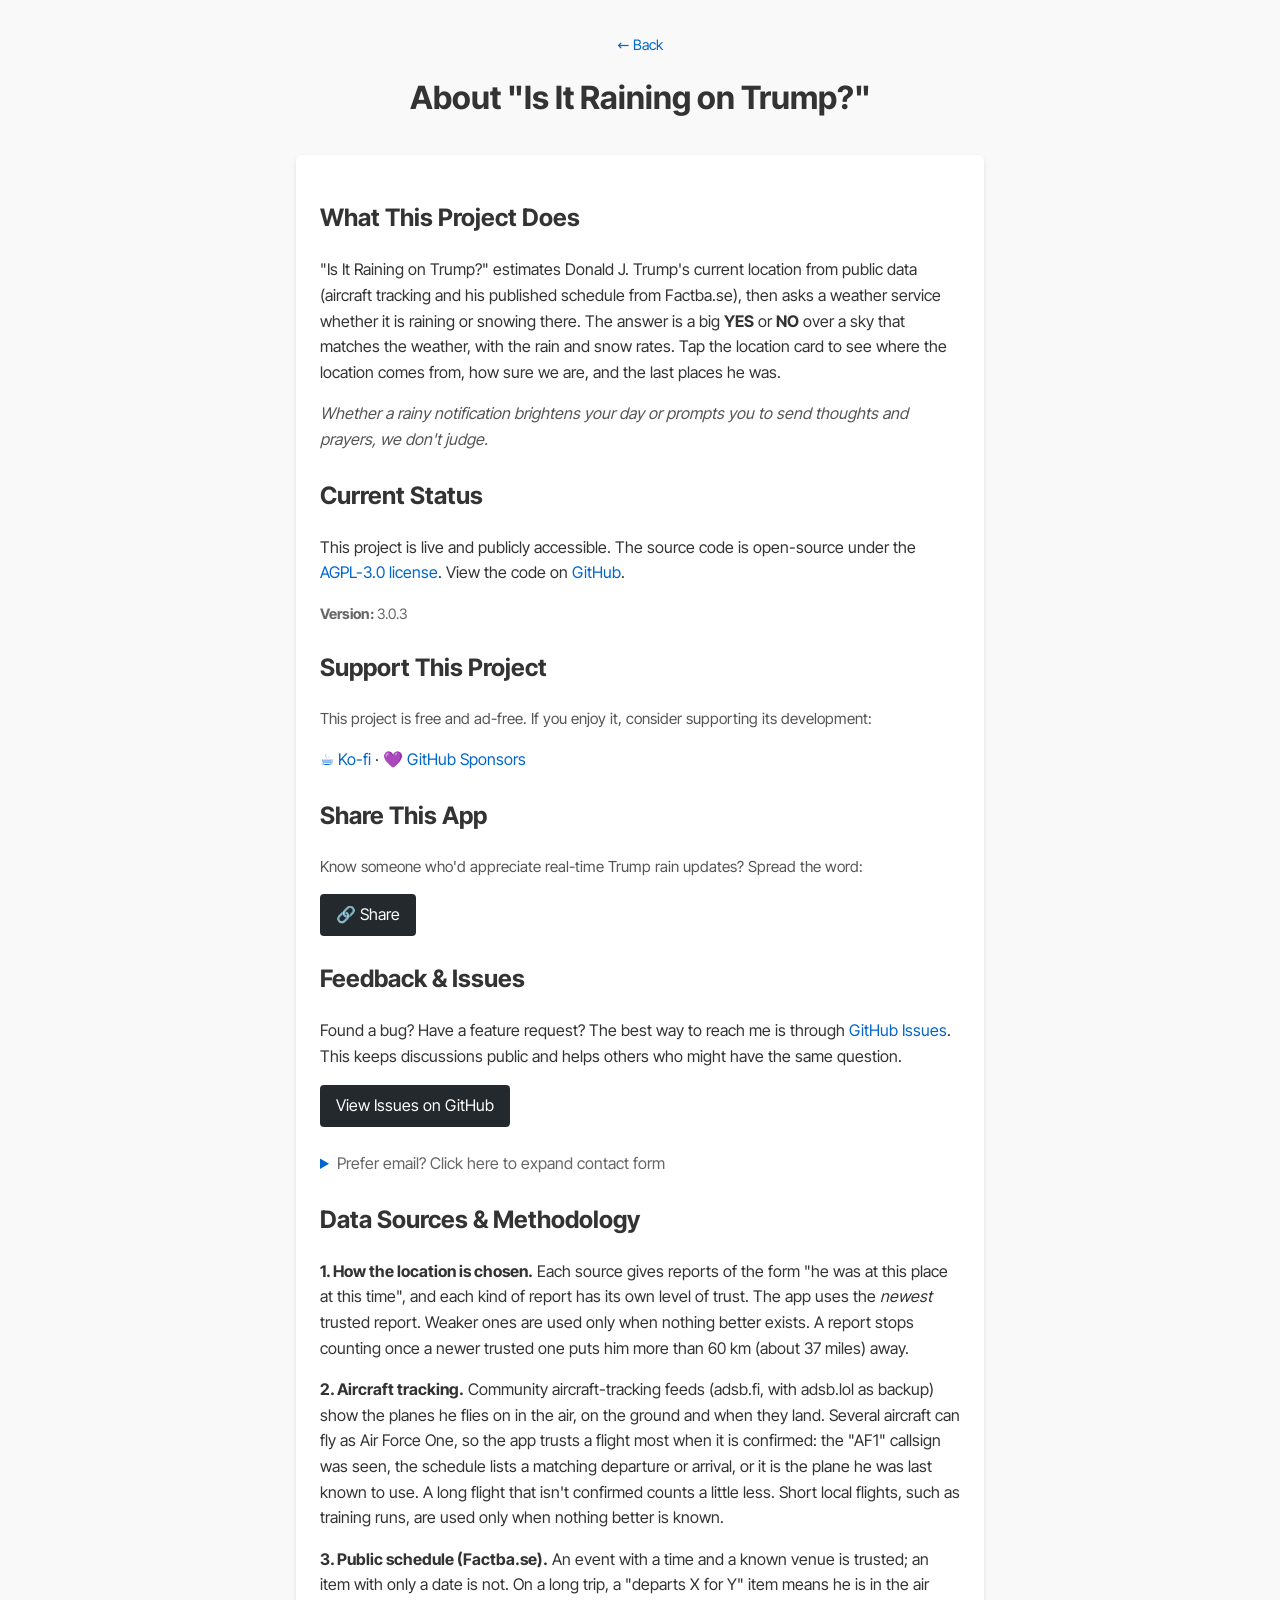
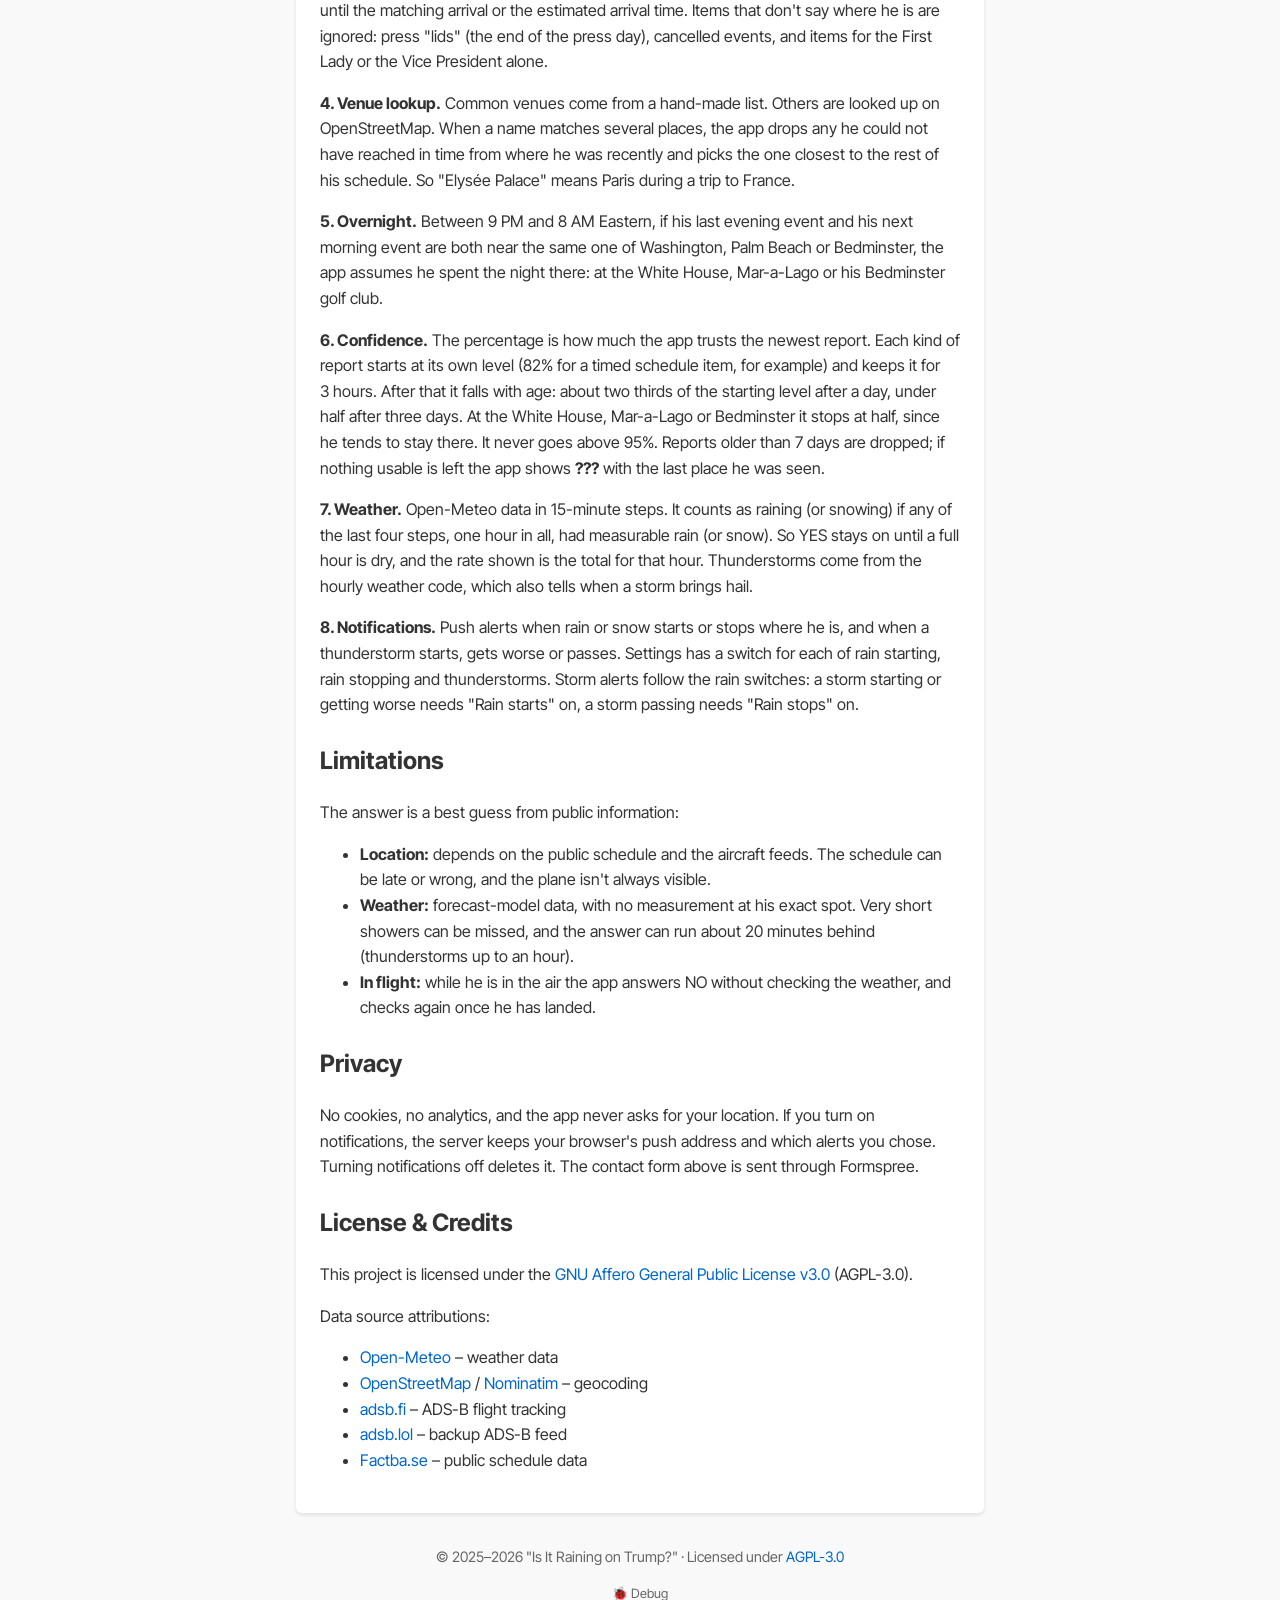
==== commit 32faff79: "Release: v3.0.3, status bar strip matches the sky" ====
--- a/frontend/about.html
+++ b/frontend/about.html
@@ -1,5 +1,5 @@
 <!doctype html>
-<!-- v3.0.2 -->
+<!-- v3.0.3 -->
 <html lang="en">
 <head>
   <meta charset="utf-8">
@@ -220,7 +220,7 @@
         View the code on <a href="https://github.com/VraethrDalkr/rain-on-trump" target="_blank">GitHub</a>.
       </p>
       <p style="font-size: 0.9rem; margin-top: 1rem;" class="muted">
-        <strong>Version:</strong> 3.0.2
+        <strong>Version:</strong> 3.0.3
       </p>
     </section>
 
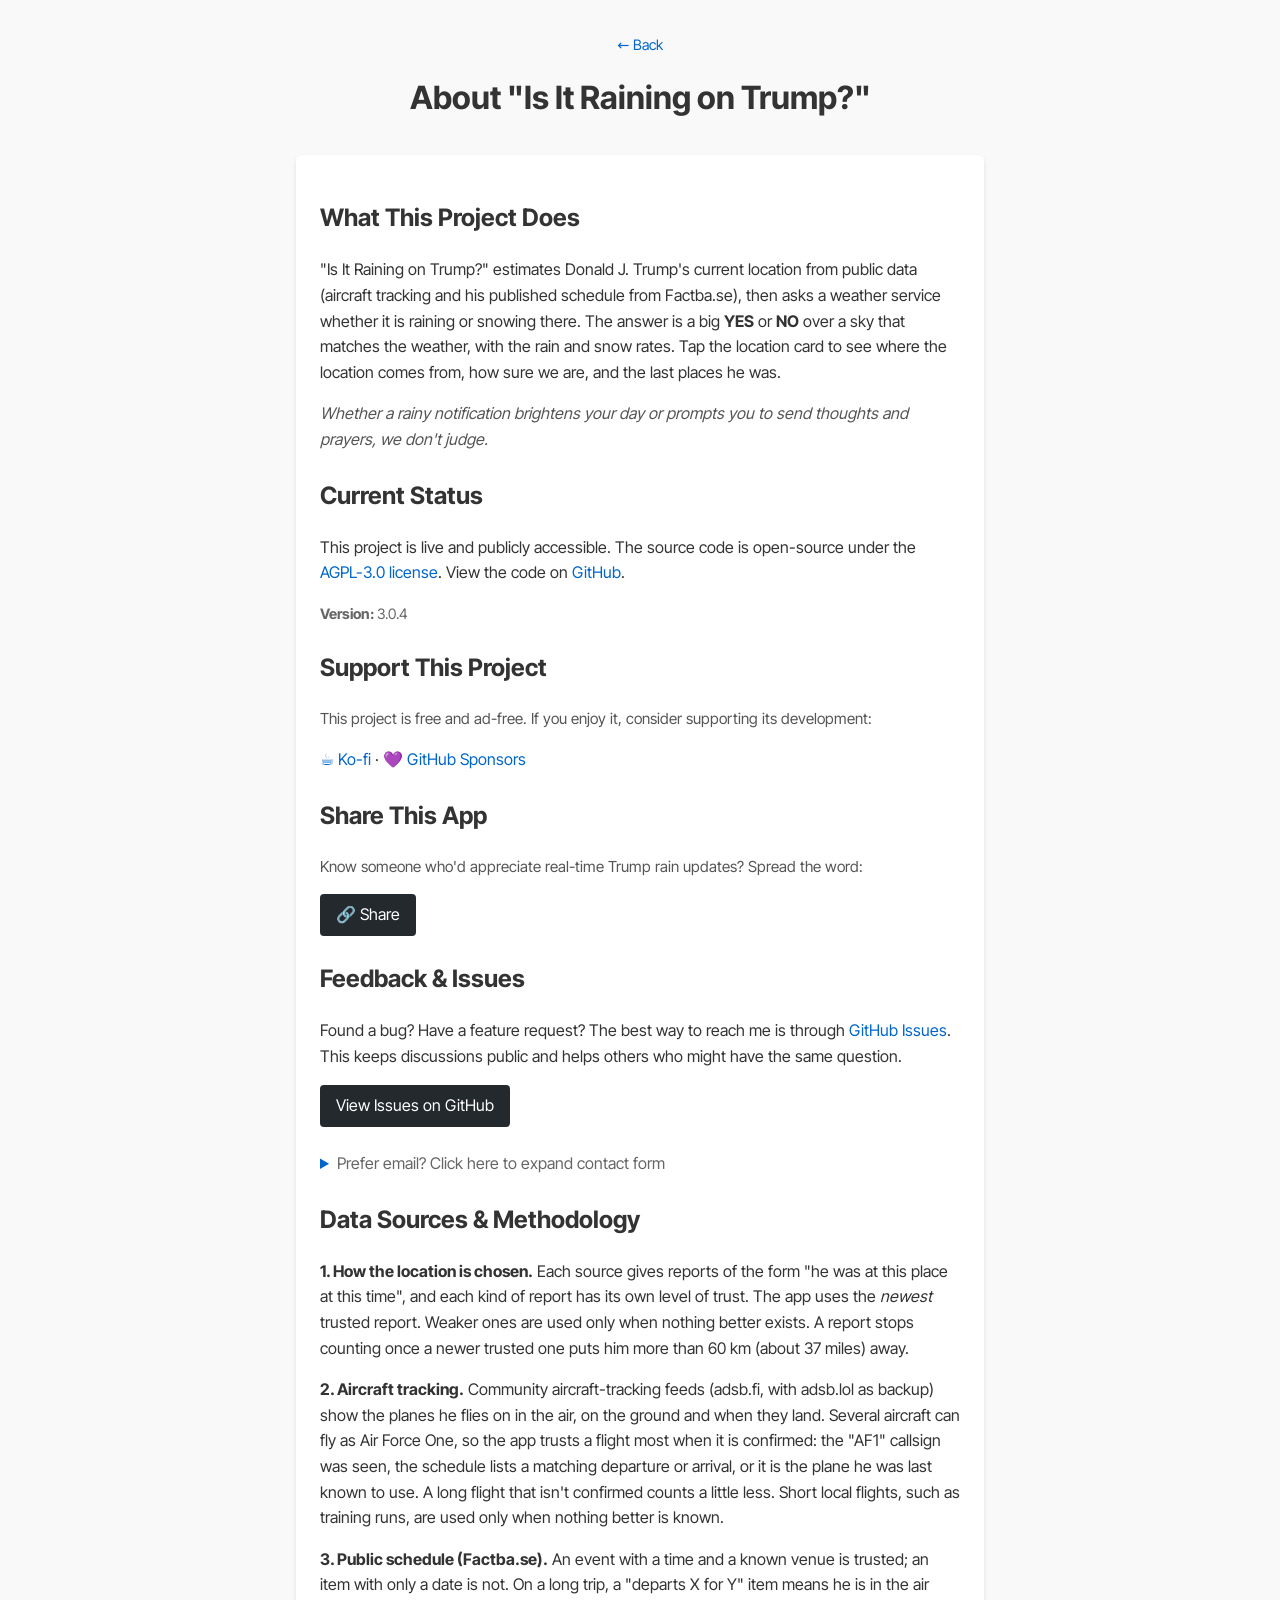
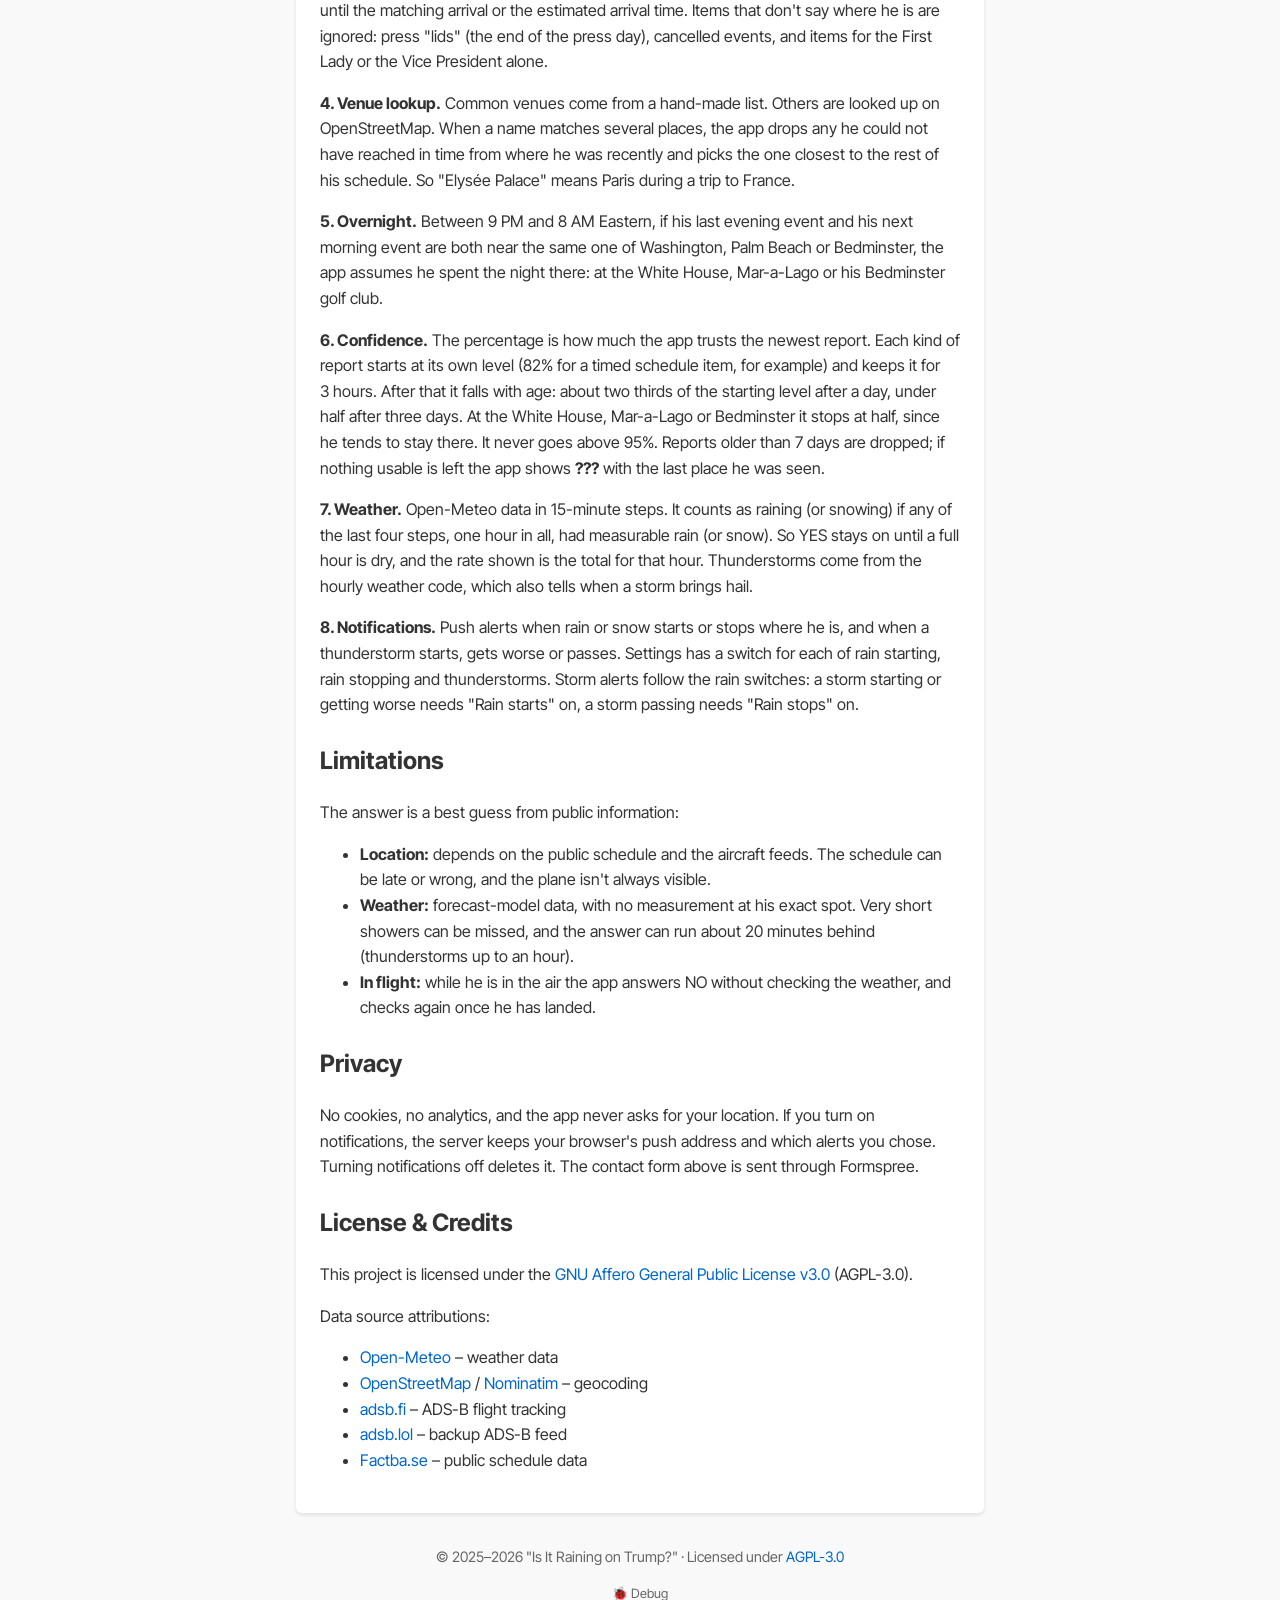
==== commit 555729ef: "Release: v3.0.4, sun, in-flight daytime sky, plane and night sky fixes" ====
--- a/frontend/about.html
+++ b/frontend/about.html
@@ -1,5 +1,5 @@
 <!doctype html>
-<!-- v3.0.3 -->
+<!-- v3.0.4 -->
 <html lang="en">
 <head>
   <meta charset="utf-8">
@@ -220,7 +220,7 @@
         View the code on <a href="https://github.com/VraethrDalkr/rain-on-trump" target="_blank">GitHub</a>.
       </p>
       <p style="font-size: 0.9rem; margin-top: 1rem;" class="muted">
-        <strong>Version:</strong> 3.0.3
+        <strong>Version:</strong> 3.0.4
       </p>
     </section>
 
